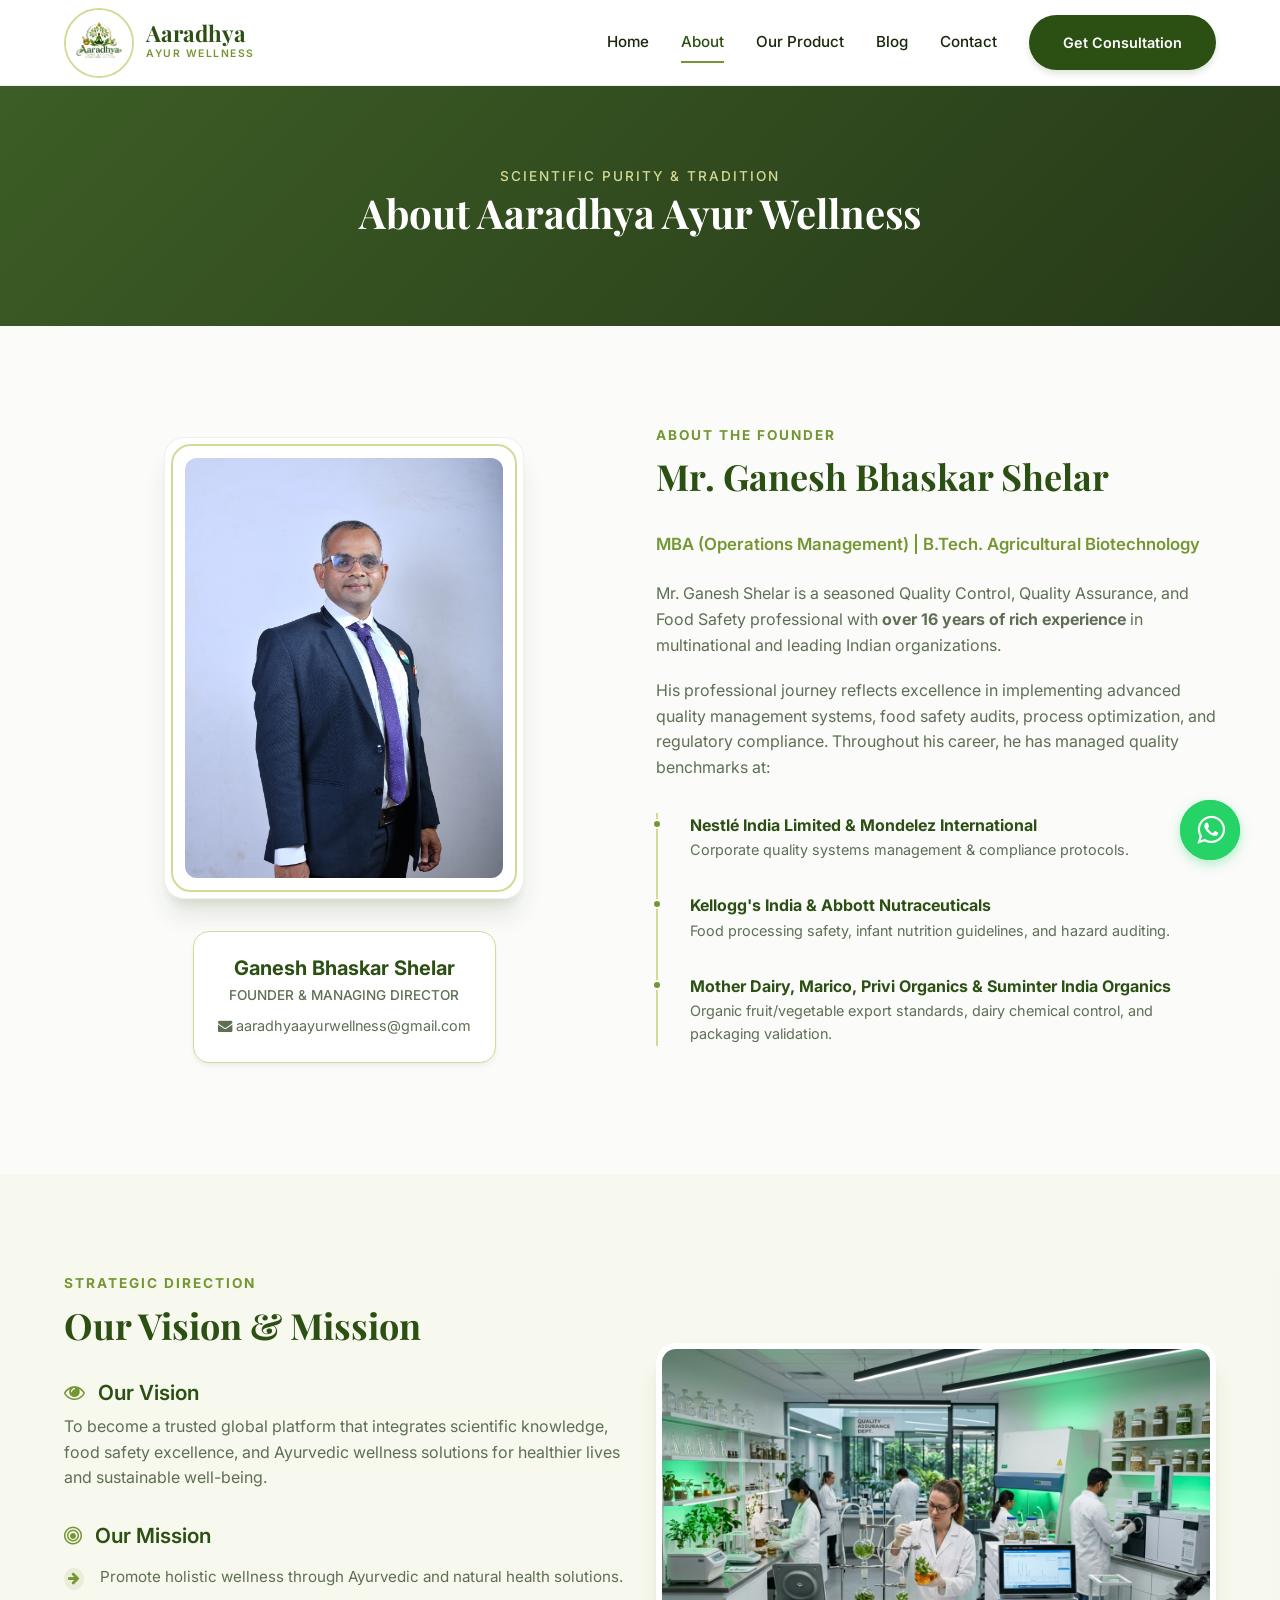
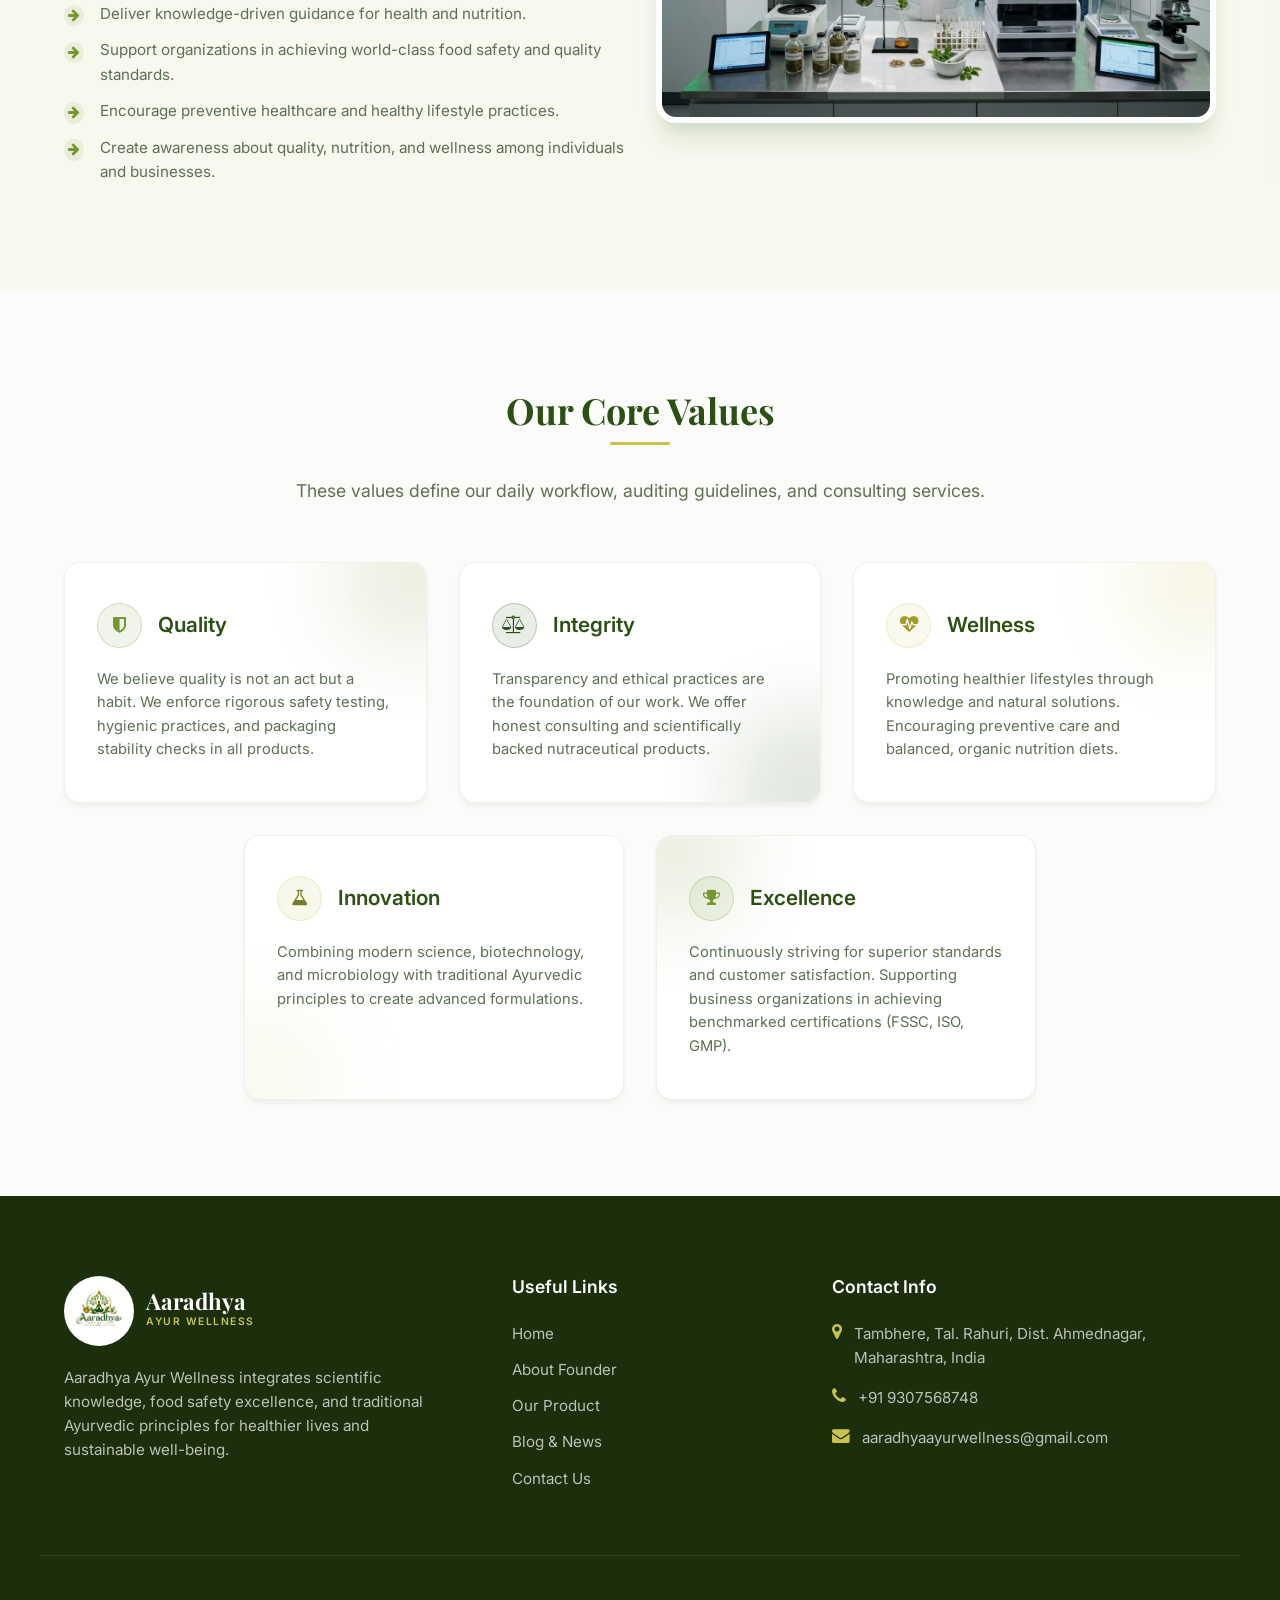
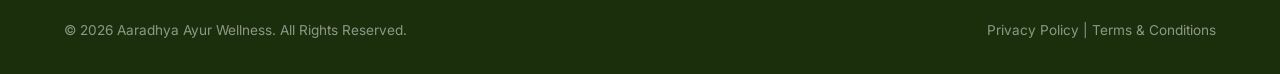
==== about.html @ 6330d381 "Initial commit of Aaradhya Ayur Wellness website with premium design updates" ====
<!DOCTYPE html>
<html lang="en">
<head>
  <meta charset="UTF-8">
  <meta name="viewport" content="width=device-width, initial-scale=1.0">
  <meta name="description" content="Learn about Ganesh Bhaskar Shelar, the founder of Aaradhya Ayur Wellness, and our commitment to combining scientific food safety and Ayurvedic solutions.">
  <meta name="keywords" content="Ganesh Bhaskar Shelar, Abbott, Nestle, Kellogg, Mondelez, Food Safety, Quality Assurance, About Aaradhya Ayur Wellness">
  <title>About Us | Aaradhya Ayur Wellness</title>
  
  <!-- Favicon -->
  <link rel="icon" type="image/jpeg" href="images/logo.jpg">
  
  <!-- FontAwesome & CSS Stylesheets -->
  <link rel="stylesheet" href="https://cdnjs.cloudflare.com/ajax/libs/font-awesome/4.7.0/css/font-awesome.min.css">
  <link rel="stylesheet" href="css/style.css">
</head>
<body>

  <!-- Floating WhatsApp Action -->
  <a href="https://wa.me/919307568748" class="whatsapp-floating" target="_blank" rel="noopener noreferrer" aria-label="Contact us on WhatsApp">
    <i class="fa fa-whatsapp"></i>
    <div class="ripple"></div>
  </a>

  <!-- Header & Navigation -->
  <header class="header">
    <div class="container nav-container">
      <a href="index.html" class="logo-area" aria-label="Aaradhya Ayur Wellness Home">
        <img src="images/logo.jpg" alt="Aaradhya Ayur Wellness Logo" class="logo-img">
        <div class="logo-text">
          <span class="brand-name">Aaradhya</span>
          <span class="brand-tagline">Ayur Wellness</span>
        </div>
      </a>
      
      <button class="mobile-menu-toggle" aria-label="Toggle Navigation Menu" aria-expanded="false">&#9776;</button>
      
      <nav class="main-nav" role="navigation">
        <a href="index.html" class="nav-link">Home</a>
        <a href="about.html" class="nav-link active">About</a>
        <a href="products.html" class="nav-link">Our Product</a>
        <a href="blog.html" class="nav-link">Blog</a>
        <a href="contact.html" class="nav-link">Contact</a>
        <a href="contact.html" class="btn nav-cta">Get Consultation</a>
      </nav>
    </div>
  </header>

  <!-- Inner Hero Section -->
  <section class="inner-hero">
    <div class="container">
      <p class="reveal">Scientific Purity & Tradition</p>
      <h1 class="reveal">About Aaradhya Ayur Wellness</h1>
    </div>
  </section>

  <!-- Founder Profile Section -->
  <section id="about-founder">
    <div class="container grid grid-2 why-us-grid">
      <div class="reveal" style="display: flex; flex-direction: column; align-items: center; justify-content: center;">
        <div class="founder-frame">
          <img src="images/founder.jpg" alt="Mr. Ganesh Bhaskar Shelar - Founder of Aaradhya Ayur Wellness">
        </div>
        <div class="card" style="margin-top: 2rem; padding: 1.5rem; text-align: center; border-color: var(--sage);">
          <h4 style="font-family: var(--font-sans); font-weight: 700; color: var(--primary);">Ganesh Bhaskar Shelar</h4>
          <p style="font-size: 0.85rem; color: var(--text-muted); font-weight: 500; text-transform: uppercase; margin-top: 0.25rem;">Founder & Managing Director</p>
          <p style="font-size: 0.9rem; color: var(--text-muted); margin-top: 0.5rem;"><i class="fa fa-envelope" aria-hidden="true"></i> aaradhyaayurwellness@gmail.com</p>
        </div>
      </div>
      
      <div class="why-us-content reveal">
        <span style="color: var(--secondary); font-weight: 700; text-transform: uppercase; letter-spacing: 2px; font-size: 0.85rem;">About the Founder</span>
        <h2 style="margin-top: 0.5rem; padding-bottom: 0; line-height: 1.2;">Mr. Ganesh Bhaskar Shelar</h2>
        <p style="font-size: 1.05rem; font-weight: 600; color: var(--secondary); margin-top: 0.5rem; margin-bottom: 1.5rem;">MBA (Operations Management) | B.Tech. Agricultural Biotechnology</p>
        
        <p style="color: var(--text-muted); margin-bottom: 1.25rem;">
          Mr. Ganesh Shelar is a seasoned Quality Control, Quality Assurance, and Food Safety professional with <strong>over 16 years of rich experience</strong> in multinational and leading Indian organizations. 
        </p>
        <p style="color: var(--text-muted); margin-bottom: 1.25rem;">
          His professional journey reflects excellence in implementing advanced quality management systems, food safety audits, process optimization, and regulatory compliance. Throughout his career, he has managed quality benchmarks at:
        </p>
        
        <!-- Experience Timeline/Companies -->
        <div class="timeline">
          <div class="timeline-item">
            <div class="timeline-company">Nestlé India Limited & Mondelez International</div>
            <div class="timeline-role">Corporate quality systems management & compliance protocols.</div>
          </div>
          <div class="timeline-item">
            <div class="timeline-company">Kellogg's India & Abbott Nutraceuticals</div>
            <div class="timeline-role">Food processing safety, infant nutrition guidelines, and hazard auditing.</div>
          </div>
          <div class="timeline-item">
            <div class="timeline-company">Mother Dairy, Marico, Privi Organics & Suminter India Organics</div>
            <div class="timeline-role">Organic fruit/vegetable export standards, dairy chemical control, and packaging validation.</div>
          </div>
        </div>
      </div>
    </div>
  </section>

  <!-- Vision & Mission Section -->
  <section class="section-muted" id="vision-mission">
    <div class="container grid grid-2 why-us-grid">
      <div class="why-us-content reveal">
        <span style="color: var(--secondary); font-weight: 700; text-transform: uppercase; letter-spacing: 2px; font-size: 0.85rem;">Strategic Direction</span>
        <h2 style="margin-top: 0.5rem; padding-bottom: 0;">Our Vision & Mission</h2>
        
        <div style="margin-top: 2rem;">
          <h3 style="font-family: var(--font-sans); font-weight: 600; font-size: 1.3rem; margin-bottom: 0.5rem; color: var(--primary);"><i class="fa fa-eye" aria-hidden="true" style="margin-right: 0.5rem; color: var(--secondary);"></i> Our Vision</h3>
          <p style="color: var(--text-muted); margin-bottom: 2rem;">To become a trusted global platform that integrates scientific knowledge, food safety excellence, and Ayurvedic wellness solutions for healthier lives and sustainable well-being.</p>
        </div>
        
        <div>
          <h3 style="font-family: var(--font-sans); font-weight: 600; font-size: 1.3rem; margin-bottom: 1rem; color: var(--primary);"><i class="fa fa-bullseye" aria-hidden="true" style="margin-right: 0.5rem; color: var(--secondary);"></i> Our Mission</h3>
          <ul class="why-us-list">
            <li class="why-us-item" style="margin-bottom: 0.75rem;">
              <div class="why-us-icon" style="padding: 0.25rem;"><i class="fa fa-arrow-right" style="font-size: 0.85rem;"></i></div>
              <p style="font-size: 0.95rem; color: var(--text-muted);">Promote holistic wellness through Ayurvedic and natural health solutions.</p>
            </li>
            <li class="why-us-item" style="margin-bottom: 0.75rem;">
              <div class="why-us-icon" style="padding: 0.25rem;"><i class="fa fa-arrow-right" style="font-size: 0.85rem;"></i></div>
              <p style="font-size: 0.95rem; color: var(--text-muted);">Deliver knowledge-driven guidance for health and nutrition.</p>
            </li>
            <li class="why-us-item" style="margin-bottom: 0.75rem;">
              <div class="why-us-icon" style="padding: 0.25rem;"><i class="fa fa-arrow-right" style="font-size: 0.85rem;"></i></div>
              <p style="font-size: 0.95rem; color: var(--text-muted);">Support organizations in achieving world-class food safety and quality standards.</p>
            </li>
            <li class="why-us-item" style="margin-bottom: 0.75rem;">
              <div class="why-us-icon" style="padding: 0.25rem;"><i class="fa fa-arrow-right" style="font-size: 0.85rem;"></i></div>
              <p style="font-size: 0.95rem; color: var(--text-muted);">Encourage preventive healthcare and healthy lifestyle practices.</p>
            </li>
            <li class="why-us-item" style="margin-bottom: 0.75rem;">
              <div class="why-us-icon" style="padding: 0.25rem;"><i class="fa fa-arrow-right" style="font-size: 0.85rem;"></i></div>
              <p style="font-size: 0.95rem; color: var(--text-muted);">Create awareness about quality, nutrition, and wellness among individuals and businesses.</p>
            </li>
          </ul>
        </div>
      </div>
      
      <div class="reveal">
        <div class="why-us-img">
          <img src="images/qa_lab.jpg" alt="Quality Audits and Laboratory Science">
        </div>
      </div>
    </div>
  </section>

  <!-- Core Values Section -->
  <section id="our-values">
    <div class="container">
      <div class="section-title reveal">
        <h2>Our Core Values</h2>
        <p>These values define our daily workflow, auditing guidelines, and consulting services.</p>
      </div>
      
      <div class="values-grid">
        <!-- Value 1 -->
        <div class="card value-card reveal">
          <div class="value-card-header">
            <div class="value-icon-badge">
              <i class="fa fa-shield"></i>
            </div>
            <h3>Quality</h3>
          </div>
          <p>We believe quality is not an act but a habit. We enforce rigorous safety testing, hygienic practices, and packaging stability checks in all products.</p>
        </div>
        <!-- Value 2 -->
        <div class="card value-card reveal">
          <div class="value-card-header">
            <div class="value-icon-badge">
              <i class="fa fa-balance-scale"></i>
            </div>
            <h3>Integrity</h3>
          </div>
          <p>Transparency and ethical practices are the foundation of our work. We offer honest consulting and scientifically backed nutraceutical products.</p>
        </div>
        <!-- Value 3 -->
        <div class="card value-card reveal">
          <div class="value-card-header">
            <div class="value-icon-badge">
              <i class="fa fa-heartbeat"></i>
            </div>
            <h3>Wellness</h3>
          </div>
          <p>Promoting healthier lifestyles through knowledge and natural solutions. Encouraging preventive care and balanced, organic nutrition diets.</p>
        </div>
        <!-- Value 4 -->
        <div class="card value-card reveal">
          <div class="value-card-header">
            <div class="value-icon-badge">
              <i class="fa fa-flask"></i>
            </div>
            <h3>Innovation</h3>
          </div>
          <p>Combining modern science, biotechnology, and microbiology with traditional Ayurvedic principles to create advanced formulations.</p>
        </div>
        <!-- Value 5 -->
        <div class="card value-card reveal">
          <div class="value-card-header">
            <div class="value-icon-badge">
              <i class="fa fa-trophy"></i>
            </div>
            <h3>Excellence</h3>
          </div>
          <p>Continuously striving for superior standards and customer satisfaction. Supporting business organizations in achieving benchmarked certifications (FSSC, ISO, GMP).</p>
        </div>
      </div>
    </div>
  </section>

  <!-- Footer -->
  <footer class="footer">
    <div class="container footer-top">
      <div class="footer-brand">
        <a href="index.html" class="footer-logo">
          <img src="images/logo.jpg" alt="Aaradhya Ayur Wellness Logo" class="logo-img">
          <div class="logo-text">
            <span class="brand-name" style="color: #ffffff;">Aaradhya</span>
            <span class="brand-tagline" style="color: var(--accent);">Ayur Wellness</span>
          </div>
        </a>
        <p>Aaradhya Ayur Wellness integrates scientific knowledge, food safety excellence, and traditional Ayurvedic principles for healthier lives and sustainable well-being.</p>

      </div>
      
      <div class="footer-links">
        <h4>Useful Links</h4>
        <ul class="footer-links-list">
          <li><a href="index.html">Home</a></li>
          <li><a href="about.html">About Founder</a></li>
          <li><a href="products.html">Our Product</a></li>
          <li><a href="blog.html">Blog & News</a></li>
          <li><a href="contact.html">Contact Us</a></li>
        </ul>
      </div>
      
      <div class="footer-contact">
        <h4>Contact Info</h4>
        <div class="footer-contact-details">
          <div class="footer-contact-item">
            <i class="fa fa-map-marker footer-contact-icon" aria-hidden="true"></i>
            <span>Tambhere, Tal. Rahuri, Dist. Ahmednagar, Maharashtra, India</span>
          </div>
          <div class="footer-contact-item">
            <i class="fa fa-phone footer-contact-icon" aria-hidden="true"></i>
            <a href="tel:+919307568748">+91 9307568748</a>
          </div>
          <div class="footer-contact-item">
            <i class="fa fa-envelope footer-contact-icon" aria-hidden="true"></i>
            <a href="mailto:aaradhyaayurwellness@gmail.com">aaradhyaayurwellness@gmail.com</a>
          </div>
        </div>
      </div>
    </div>
    
    <div class="container footer-bottom">
      <p>&copy; 2026 Aaradhya Ayur Wellness. All Rights Reserved.</p>
      <div>
        <a href="#">Privacy Policy</a> | <a href="#">Terms & Conditions</a>
      </div>
    </div>
  </footer>

  <!-- Scripts -->
  <script src="js/main.js"></script>
</body>
</html>
---- css/style.css ----
@import url('https://fonts.googleapis.com/css2?family=Inter:wght@300;400;500;600;700&family=Playfair+Display:ital,wght@0,400;0,600;0,700;1,400&display=swap');

/* Brand Identity & Theme System */
:root {
  --primary: #2c5013;       /* Deep Forest Green */
  --primary-rgb: 44, 80, 19;
  --secondary: #759733;     /* Leaf/Pea Green */
  --secondary-rgb: 117, 151, 51;
  --accent: #cac24d;        /* Warm Gold */
  --accent-rgb: 202, 194, 77;
  --sage: #d4d995;          /* Pale Sage Background Accent */
  --sage-rgb: 212, 217, 149;
  
  --bg-light: #fbfbfa;
  --bg-dark: #1b2f0c;
  --bg-card: #ffffff;
  --text-dark: #18280b;
  --text-muted: #5e6f54;
  --text-light: #ffffff;
  
  --border-color: rgba(44, 80, 19, 0.08);
  --border-color-focus: rgba(117, 151, 51, 0.4);
  
  --shadow-sm: 0 4px 6px -1px rgba(44, 80, 19, 0.05), 0 2px 4px -1px rgba(44, 80, 19, 0.03);
  --shadow-md: 0 10px 15px -3px rgba(44, 80, 19, 0.08), 0 4px 6px -2px rgba(44, 80, 19, 0.04);
  --shadow-lg: 0 20px 25px -5px rgba(44, 80, 19, 0.12), 0 10px 10px -5px rgba(44, 80, 19, 0.08);
  --shadow-inset: inset 0 2px 4px 0 rgba(44, 80, 19, 0.06);

  --font-serif: 'Playfair Display', Georgia, serif;
  --font-sans: 'Inter', system-ui, -apple-system, sans-serif;
  
  --transition-base: all 0.3s cubic-bezier(0.4, 0, 0.2, 1);
  --transition-smooth: all 0.5s cubic-bezier(0.4, 0, 0.2, 1);
  
  --max-width: 1200px;
}

/* CSS Reset & General Base */
*, *::before, *::after {
  box-sizing: border-box;
  margin: 0;
  padding: 0;
}

html {
  scroll-behavior: smooth;
  font-size: 16px;
  overflow-x: hidden;
  width: 100%;
}

body {
  font-family: var(--font-sans);
  background-color: var(--bg-light);
  color: var(--text-dark);
  line-height: 1.6;
  -webkit-font-smoothing: antialiased;
  overflow-x: hidden;
  width: 100%;
}

a {
  color: inherit;
  text-decoration: none;
  transition: var(--transition-base);
}

button, input, select, textarea {
  font-family: inherit;
  font-size: inherit;
  outline: none;
}

img {
  max-width: 100%;
  height: auto;
  display: block;
}

/* Custom Scrollbar */
::-webkit-scrollbar {
  width: 10px;
}
::-webkit-scrollbar-track {
  background: var(--bg-light);
}
::-webkit-scrollbar-thumb {
  background: var(--secondary);
  border-radius: 5px;
  border: 2px solid var(--bg-light);
}
::-webkit-scrollbar-thumb:hover {
  background: var(--primary);
}

/* Typography & Headers */
h1, h2, h3, h4, h5, h6 {
  font-family: var(--font-serif);
  color: var(--primary);
  font-weight: 700;
  line-height: 1.25;
}

h1 { font-size: 2.75rem; }
h2 { font-size: 2.25rem; position: relative; padding-bottom: 0.75rem; margin-bottom: 2rem; }
h3 { font-size: 1.5rem; }
h4 { font-size: 1.25rem; }

/* Dynamic Section Header Ornament */
.section-title {
  text-align: center;
  max-width: 700px;
  margin: 0 auto 3.5rem auto;
}
.section-title h2::after {
  content: '';
  position: absolute;
  bottom: 0;
  left: 50%;
  transform: translateX(-50%);
  width: 60px;
  height: 3px;
  background-color: var(--accent);
  border-radius: 2px;
}
.section-title p {
  color: var(--text-muted);
  font-size: 1.1rem;
  margin-top: 0.75rem;
}

/* Grid & Flex Utilities */
.container {
  max-width: var(--max-width);
  margin: 0 auto;
  padding: 0 1.5rem;
  width: 100%;
}

.grid {
  display: grid;
  gap: 2rem;
}
.grid-2 { grid-template-columns: repeat(2, 1fr); }
.grid-3 { grid-template-columns: repeat(3, 1fr); }
.grid-4 { grid-template-columns: repeat(4, 1fr); }

@media (max-width: 1200px) {
  .grid-4 { grid-template-columns: repeat(3, 1fr); }
}

@media (max-width: 1024px) {
  .grid-4 { grid-template-columns: repeat(2, 1fr); }
  .grid-3 { grid-template-columns: repeat(2, 1fr); }
  h1 { font-size: 2.25rem; }
}

@media (max-width: 768px) {
  .grid-2, .grid-3, .grid-4 { grid-template-columns: 1fr; }
  h1 { font-size: 2rem; }
  h2 { font-size: 1.75rem; }
}

/* Common Layout Components */
/* Section Padding */
section {
  padding: 6rem 0;
}
.section-muted {
  background-color: rgba(212, 217, 149, 0.12); /* Very light sage backdrop */
}

/* Primary Header & Navigation */
.header {
  background-color: rgba(255, 255, 255, 0.9);
  backdrop-filter: blur(12px);
  -webkit-backdrop-filter: blur(12px);
  border-bottom: 1px solid var(--border-color);
  position: sticky;
  top: 0;
  left: 0;
  width: 100%;
  z-index: 1000;
  transition: var(--transition-base);
}
.header.scrolled {
  background-color: rgba(255, 255, 255, 0.95);
  box-shadow: var(--shadow-md);
  padding: 0.5rem 0;
}

.nav-container {
  display: flex;
  justify-content: space-between;
  align-items: center;
  height: 85px;
}
.logo-area {
  display: flex;
  align-items: center;
  gap: 0.75rem;
}
.logo-img {
  height: 70px;
  width: 70px;
  object-fit: cover;
  border-radius: 50%;
  border: 2px solid var(--sage);
  background-color: #ffffff;
}
.logo-text {
  display: flex;
  flex-direction: column;
}
.logo-text .brand-name {
  font-family: var(--font-serif);
  font-size: 1.4rem;
  font-weight: 700;
  color: var(--primary);
  line-height: 1;
}
.logo-text .brand-tagline {
  font-size: 0.65rem;
  font-weight: 600;
  text-transform: uppercase;
  letter-spacing: 1.5px;
  color: var(--secondary);
  margin-top: 2px;
}

.main-nav {
  display: flex;
  align-items: center;
  gap: 2rem;
}
.nav-link {
  font-weight: 500;
  color: var(--text-dark);
  font-size: 0.95rem;
  position: relative;
  padding: 0.5rem 0;
}
.nav-link::after {
  content: '';
  position: absolute;
  bottom: 0;
  left: 0;
  width: 0;
  height: 2px;
  background-color: var(--secondary);
  transition: var(--transition-base);
}
.nav-link:hover, .nav-link.active {
  color: var(--primary);
}
.nav-link:hover::after, .nav-link.active::after {
  width: 100%;
}

.nav-cta {
  background-color: var(--primary);
  color: var(--text-light);
  padding: 0.75rem 1.5rem;
  border-radius: 30px;
  font-weight: 600;
  font-size: 0.9rem;
  box-shadow: 0 4px 6px rgba(44, 80, 19, 0.15);
}
.nav-cta:hover {
  background-color: var(--secondary);
  box-shadow: 0 6px 12px rgba(117, 151, 51, 0.25);
  transform: translateY(-2px);
}

/* Mobile Navigation Toggle */
.mobile-menu-toggle {
  display: none;
  background: none;
  border: none;
  color: var(--primary);
  font-size: 1.75rem;
  cursor: pointer;
}

@media (max-width: 1024px) {
  .mobile-menu-toggle {
    display: block;
  }
  .main-nav {
    display: none; /* Controlled by JS classes */
    position: absolute;
    top: 100%;
    left: 0;
    width: 100%;
    background-color: var(--bg-card);
    flex-direction: column;
    padding: 2rem 0;
    gap: 1.5rem;
    box-shadow: var(--shadow-lg);
    border-bottom: 2px solid var(--sage);
  }
  .main-nav.active {
    display: flex;
  }
  .nav-cta {
    margin-top: 0.5rem;
  }
}

/* Buttons */
.btn {
  display: inline-flex;
  align-items: center;
  justify-content: center;
  padding: 0.85rem 2rem;
  font-weight: 600;
  border-radius: 30px;
  cursor: pointer;
  transition: var(--transition-base);
  border: 2px solid transparent;
  gap: 0.5rem;
}
.btn-primary {
  background-color: var(--primary);
  color: var(--text-light);
  box-shadow: 0 4px 10px rgba(44, 80, 19, 0.2);
}
.btn-primary:hover {
  background-color: var(--secondary);
  transform: translateY(-2px);
  box-shadow: 0 6px 15px rgba(117, 151, 51, 0.3);
}
.btn-secondary {
  background-color: transparent;
  border-color: var(--primary);
  color: var(--primary);
}
.btn-secondary:hover {
  background-color: var(--primary);
  color: var(--text-light);
  transform: translateY(-2px);
}
.btn-accent {
  background-color: var(--accent);
  color: var(--text-dark);
  box-shadow: 0 4px 10px rgba(202, 194, 77, 0.2);
}
.btn-accent:hover {
  background-color: #b7b041;
  color: var(--text-dark);
  transform: translateY(-2px);
  box-shadow: 0 6px 15px rgba(202, 194, 77, 0.35);
}

/* Hero Section */
.hero {
  position: relative;
  padding: 8rem 0;
  display: flex;
  align-items: center;
  overflow: hidden;
  background: linear-gradient(135deg, rgba(27, 47, 12, 0.95), rgba(44, 80, 19, 0.85)), url('../images/hero.jpg') center/cover no-repeat;
  color: var(--text-light);
  min-height: 90vh;
}
.hero::after {
  content: '';
  position: absolute;
  bottom: 0;
  left: 0;
  width: 100%;
  height: 80px;
  background: linear-gradient(to top, var(--bg-light), transparent);
  pointer-events: none;
}
.hero-grid-container {
  display: grid;
  grid-template-columns: 1.15fr 0.85fr;
  gap: 4rem;
  align-items: center;
  width: 100%;
}
.hero-content {
  position: relative;
  z-index: 10;
}
.hero h1 {
  color: var(--text-light);
  font-size: 3.5rem;
  margin-bottom: 1.5rem;
  line-height: 1.15;
}
.hero p {
  font-size: 1.15rem;
  margin-bottom: 2rem;
  color: rgba(255, 255, 255, 0.9);
  font-weight: 300;
  line-height: 1.6;
}
.hero-btns {
  display: flex;
  gap: 1rem;
  flex-wrap: wrap;
  margin-bottom: 3rem;
}
.hero .btn-secondary {
  border-color: rgba(255, 255, 255, 0.6);
  color: var(--text-light);
}
.hero .btn-secondary:hover {
  border-color: var(--accent);
  background-color: var(--accent);
  color: var(--text-dark);
}

/* Trust Indicators stats row */
.hero-stats-row {
  display: flex;
  gap: 1.5rem;
  flex-wrap: wrap;
  border-top: 1px solid rgba(255, 255, 255, 0.15);
  padding-top: 2rem;
}
.hero-stat-badge {
  display: flex;
  align-items: center;
  gap: 0.5rem;
  background: rgba(255, 255, 255, 0.08);
  border: 1px solid rgba(255, 255, 255, 0.15);
  padding: 0.5rem 1rem;
  border-radius: 50px;
  font-size: 0.85rem;
  font-weight: 500;
  color: rgba(255, 255, 255, 0.95);
}
.hero-stat-badge i {
  color: var(--accent);
  font-size: 1rem;
}

/* Glassmorphism Philosophy Card */
.hero-card-container {
  display: flex;
  justify-content: flex-end;
  z-index: 10;
}
.hero-glass-card {
  background: rgba(255, 255, 255, 0.07);
  backdrop-filter: blur(16px);
  -webkit-backdrop-filter: blur(16px);
  border: 1px solid rgba(255, 255, 255, 0.15);
  border-radius: 24px;
  padding: 2.5rem;
  width: 100%;
  max-width: 440px;
  box-shadow: 0 20px 40px rgba(0, 0, 0, 0.3);
  position: relative;
  overflow: hidden;
}
.hero-glass-card::before {
  content: '';
  position: absolute;
  top: -50%;
  right: -50%;
  width: 100%;
  height: 100%;
  background: radial-gradient(circle, rgba(202, 194, 77, 0.15) 0%, transparent 70%);
  pointer-events: none;
}
.glass-card-header {
  margin-bottom: 2rem;
  border-bottom: 1px solid rgba(255, 255, 255, 0.1);
  padding-bottom: 1rem;
}
.glass-card-tag {
  font-size: 0.75rem;
  text-transform: uppercase;
  letter-spacing: 1.5px;
  color: var(--accent);
  font-weight: 700;
  display: inline-block;
  margin-bottom: 0.5rem;
}
.glass-card-header h3 {
  color: var(--text-light);
  font-family: var(--font-sans);
  font-size: 1.5rem;
  font-weight: 700;
  margin: 0;
}
.philosophy-item {
  display: flex;
  gap: 1.25rem;
  margin-bottom: 1.75rem;
}
.philosophy-item:last-child {
  margin-bottom: 0;
}
.philosophy-icon {
  width: 45px;
  height: 45px;
  border-radius: 12px;
  background: rgba(202, 194, 77, 0.15);
  border: 1px solid rgba(202, 194, 77, 0.3);
  display: flex;
  align-items: center;
  justify-content: center;
  color: var(--accent);
  font-size: 1.2rem;
  flex-shrink: 0;
}
.philosophy-text h4 {
  color: var(--text-light);
  font-family: var(--font-sans);
  font-size: 1.05rem;
  font-weight: 600;
  margin-bottom: 0.25rem;
}
.philosophy-text p {
  color: rgba(255, 255, 255, 0.75);
  font-size: 0.85rem;
  line-height: 1.5;
  margin-bottom: 0;
}

/* Hero Quick Form Styling */
.hero-quick-form {
  display: flex;
  flex-direction: column;
  gap: 1rem;
}
.form-group-hero {
  display: flex;
  flex-direction: column;
  gap: 0.35rem;
  text-align: left;
}
.form-group-hero label {
  font-size: 0.75rem;
  font-weight: 600;
  text-transform: uppercase;
  letter-spacing: 1px;
  color: var(--accent);
}
.form-group-hero input, 
.form-group-hero select {
  background: rgba(255, 255, 255, 0.1);
  border: 1px solid rgba(255, 255, 255, 0.2);
  border-radius: 8px;
  padding: 0.65rem 0.85rem;
  color: var(--text-light);
  font-size: 0.9rem;
  transition: var(--transition-base);
}
.form-group-hero input::placeholder {
  color: rgba(255, 255, 255, 0.4);
}
.form-group-hero input:focus, 
.form-group-hero select:focus {
  background: rgba(255, 255, 255, 0.15);
  border-color: var(--accent);
  box-shadow: 0 0 0 3px rgba(202, 194, 77, 0.2);
}
.form-group-hero select option {
  background-color: var(--primary);
  color: var(--text-light);
}
.btn-hero-submit {
  border: none;
  font-size: 0.9rem;
  padding: 0.75rem 1.25rem;
  box-shadow: 0 4px 10px rgba(202, 194, 77, 0.25);
}

@media (max-width: 1024px) {
  .hero-grid-container {
    grid-template-columns: 1fr;
    gap: 3rem;
  }
  .hero-card-container {
    justify-content: center;
  }
  .hero-glass-card {
    max-width: 500px;
  }
}

@media (max-width: 768px) {
  .hero {
    padding: 6rem 0;
    min-height: auto;
    text-align: center;
  }
  .hero h1 {
    font-size: 2.5rem;
  }
  .hero p {
    font-size: 1.05rem;
  }
  .hero-btns {
    justify-content: center;
  }
  .hero-stats-row {
    justify-content: center;
  }
}

/* Cards & Containers */
.card {
  background-color: var(--bg-card);
  border-radius: 16px;
  border: 1px solid var(--border-color);
  box-shadow: var(--shadow-sm);
  padding: 2.5rem 2rem;
  transition: var(--transition-base);
  position: relative;
  overflow: hidden;
}
.card:hover {
  transform: translateY(-5px);
  box-shadow: var(--shadow-lg);
  border-color: rgba(117, 151, 51, 0.15);
}

/* Feature Cards (Pillars) */
/* Feature Cards (Pillars) */
.pillar-card {
  position: relative;
  overflow: hidden;
  background-color: var(--bg-card);
  border: 1px solid var(--border-color);
  padding: 2.5rem 2rem;
  transition: var(--transition-smooth);
}
.pillar-card::after {
  content: '';
  position: absolute;
  width: 150px;
  height: 150px;
  border-radius: 50%;
  filter: blur(40px);
  z-index: 1;
  pointer-events: none;
  opacity: 0.15;
}
/* Alternate colored wave blobs in card corners */
.pillar-card:nth-child(1)::after {
  background-color: var(--secondary);
  top: -60px;
  right: -60px;
}
.pillar-card:nth-child(2)::after {
  background-color: var(--primary);
  bottom: -60px;
  right: -60px;
}
.pillar-card:nth-child(3)::after {
  background-color: var(--accent);
  top: -60px;
  right: -60px;
}

.pillar-card-header {
  display: flex;
  align-items: center;
  gap: 1rem;
  margin-bottom: 1.25rem;
  position: relative;
  z-index: 2;
}
.pillar-icon-badge {
  width: 45px;
  height: 45px;
  border-radius: 50%;
  display: flex;
  align-items: center;
  justify-content: center;
  font-size: 1.15rem;
  flex-shrink: 0;
  position: relative;
  z-index: 2;
}
.pillar-card h3 {
  font-family: var(--font-sans);
  font-size: 1.3rem;
  font-weight: 600;
  color: var(--primary);
  margin: 0;
  position: relative;
  z-index: 2;
}
.pillar-card p {
  color: var(--text-muted);
  font-size: 0.92rem;
  line-height: 1.6;
  margin: 0;
  position: relative;
  z-index: 2;
}

/* Custom badge themes for each card */
.pillar-card:nth-child(1) .pillar-icon-badge {
  background-color: rgba(117, 151, 51, 0.1);
  color: var(--secondary);
  border: 1px solid rgba(117, 151, 51, 0.25);
}
.pillar-card:nth-child(2) .pillar-icon-badge {
  background-color: rgba(44, 80, 19, 0.1);
  color: var(--primary);
  border: 1px solid rgba(44, 80, 19, 0.25);
}
.pillar-card:nth-child(3) .pillar-icon-badge {
  background-color: rgba(202, 194, 77, 0.1);
  color: #a39b2e;
  border: 1px solid rgba(202, 194, 77, 0.25);
}

/* Product Cards */
.product-card {
  padding: 0;
  display: flex;
  flex-direction: column;
}
.product-img-wrapper {
  background-color: rgba(212, 217, 149, 0.2);
  padding: 2rem;
  display: flex;
  align-items: center;
  justify-content: center;
  position: relative;
  height: 220px;
}
.product-img-wrapper img {
  max-height: 180px;
  object-fit: contain;
  transition: var(--transition-smooth);
}
.product-card:hover .product-img-wrapper img {
  transform: scale(1.08);
}
.product-category-badge {
  position: absolute;
  top: 1rem;
  left: 1rem;
  background-color: var(--primary);
  color: var(--text-light);
  font-size: 0.75rem;
  font-weight: 600;
  padding: 0.25rem 0.75rem;
  border-radius: 20px;
}
.product-info {
  padding: 1.5rem;
  display: flex;
  flex-direction: column;
  flex-grow: 1;
}
.product-name {
  font-family: var(--font-sans);
  font-weight: 600;
  font-size: 1.1rem;
  color: var(--primary);
  margin-bottom: 1rem;
  min-height: 2.8rem;
  line-height: 1.4;
}
.product-price-grid {
  display: grid;
  grid-template-columns: repeat(3, 1fr);
  text-align: center;
  gap: 4px;
  border: 1px solid var(--border-color);
  border-radius: 8px;
  margin-bottom: 1.5rem;
  overflow: hidden;
  background-color: var(--bg-light);
}
.price-col {
  padding: 0.5rem 0.25rem;
}
.price-col:not(:last-child) {
  border-right: 1px solid var(--border-color);
}
.price-label {
  font-size: 0.7rem;
  font-weight: 600;
  text-transform: uppercase;
  color: var(--text-muted);
  margin-bottom: 2px;
}
.price-val {
  font-size: 0.82rem;
  font-weight: 700;
  color: var(--primary);
  white-space: nowrap;
}
.price-col.highlight-dp {
  background-color: rgba(117, 151, 51, 0.08);
}
.price-col.highlight-dp .price-val {
  color: var(--secondary);
}

.product-action-btn {
  width: 100%;
  background-color: var(--secondary);
  color: var(--text-light);
  border-radius: 8px;
  padding: 0.75rem;
  font-weight: 600;
  font-size: 0.9rem;
  border: none;
  cursor: pointer;
  transition: var(--transition-base);
  display: flex;
  align-items: center;
  justify-content: center;
  gap: 0.5rem;
}
.product-action-btn i {
  font-size: 1.1rem;
  flex-shrink: 0;
}
.product-action-btn:hover {
  background-color: #25d366; /* WhatsApp Green */
  color: var(--text-light);
  transform: translateY(-1px);
}

/* Search and Filters */
.product-controls {
  margin-bottom: 3rem;
  display: flex;
  justify-content: space-between;
  align-items: center;
  gap: 1.5rem;
  flex-wrap: wrap;
}
.search-box {
  position: relative;
  max-width: 400px;
  width: 100%;
}
.search-input {
  width: 100%;
  padding: 0.85rem 1rem 0.85rem 2.75rem;
  border-radius: 30px;
  border: 1px solid var(--border-color);
  font-size: 0.95rem;
  background-color: var(--bg-card);
  transition: var(--transition-base);
  box-shadow: var(--shadow-sm);
}
.search-input:focus {
  border-color: var(--secondary);
  box-shadow: 0 0 0 3px rgba(117, 151, 51, 0.15);
}
.search-icon {
  position: absolute;
  left: 1rem;
  top: 50%;
  transform: translateY(-50%);
  color: var(--text-muted);
  font-size: 1.1rem;
}

.filter-tabs {
  display: flex;
  gap: 0.5rem;
  flex-wrap: wrap;
}
.filter-tab {
  background: var(--bg-card);
  border: 1px solid var(--border-color);
  border-radius: 30px;
  padding: 0.6rem 1.25rem;
  font-size: 0.85rem;
  font-weight: 600;
  cursor: pointer;
  transition: var(--transition-base);
  color: var(--text-muted);
}
.filter-tab:hover {
  border-color: var(--secondary);
  color: var(--secondary);
}
.filter-tab.active {
  background-color: var(--primary);
  border-color: var(--primary);
  color: var(--text-light);
}

@media (max-width: 768px) {
  .product-controls {
    flex-direction: column;
    align-items: stretch;
  }
  .search-box {
    max-width: 100%;
  }
  .filter-tabs {
    justify-content: center;
  }
}

/* Why Choose Us & Key Metrics */
.why-us-grid {
  align-items: center;
}
.why-us-img {
  border-radius: 20px;
  overflow: hidden;
  box-shadow: var(--shadow-lg);
  border: 6px solid var(--bg-card);
}
.why-us-content h3 {
  font-size: 1.75rem;
  margin-bottom: 1.5rem;
}
.why-us-list {
  list-style: none;
}
.why-us-item {
  display: flex;
  align-items: flex-start;
  gap: 1rem;
  margin-bottom: 1.25rem;
}
.why-us-icon {
  color: var(--secondary);
  font-size: 1.25rem;
  margin-top: 0.2rem;
  background-color: rgba(117, 151, 51, 0.1);
  padding: 0.35rem;
  border-radius: 50%;
  display: flex;
}
.why-us-item h4 {
  font-family: var(--font-sans);
  font-weight: 600;
  font-size: 1.05rem;
  margin-bottom: 2px;
}
.why-us-item p {
  font-size: 0.9rem;
  color: var(--text-muted);
}

/* Quote/Founder Section */
.founder-banner {
  background: linear-gradient(135deg, rgba(44, 80, 19, 0.05), rgba(212, 217, 149, 0.2));
  border-radius: 24px;
  padding: 4rem;
  border: 1px solid var(--border-color);
  align-items: center;
}
.founder-photo {
  border-radius: 50%;
  width: 200px;
  height: 200px;
  object-fit: cover;
  object-position: center top;
  border: 6px solid var(--bg-card);
  box-shadow: var(--shadow-md);
  margin: 0 auto;
}

/* Founder Portrait Frame (About page) */
.founder-frame {
  background-color: var(--bg-card);
  padding: 1.25rem;
  border-radius: 20px;
  border: 1px solid var(--border-color);
  box-shadow: var(--shadow-lg);
  max-width: 360px; /* Limit width on desktop and mobile viewports */
  width: 100%;
  margin: 0 auto;
  position: relative;
  box-sizing: border-box;
}
.founder-frame::before {
  content: '';
  position: absolute;
  top: 0;
  left: 0;
  right: 0;
  bottom: 0;
  border-radius: 20px;
  border: 2px solid var(--sage);
  pointer-events: none;
  margin: 6px;
}
.founder-frame img {
  border-radius: 12px;
  width: 100%;
  height: 420px; /* Locked height ratio to prevent extremely tall rendering */
  object-fit: cover;
  object-position: center top;
  display: block;
}
.founder-quote {
  font-family: var(--font-serif);
  font-size: 1.5rem;
  color: var(--primary);
  font-style: italic;
  line-height: 1.5;
  margin-bottom: 1.5rem;
  position: relative;
}
.founder-quote::before {
  content: '“';
  font-size: 4rem;
  position: absolute;
  top: -2.5rem;
  left: -2rem;
  color: rgba(117, 151, 51, 0.2);
  font-family: Georgia, serif;
}
.founder-name {
  font-weight: 700;
  font-size: 1.2rem;
  color: var(--primary);
}
.founder-title {
  font-size: 0.85rem;
  color: var(--text-muted);
  text-transform: uppercase;
  letter-spacing: 1px;
  margin-top: 2px;
}
@media (max-width: 768px) {
  .founder-banner {
    padding: 2.5rem 1.5rem;
    text-align: center;
  }
}

/* Values Grid */
.values-grid {
  display: flex;
  flex-wrap: wrap;
  gap: 2rem;
  justify-content: center;
}
.values-grid .value-card {
  position: relative;
  overflow: hidden;
  background-color: var(--bg-card);
  border: 1px solid var(--border-color);
  padding: 2.5rem 2rem;
  transition: var(--transition-smooth);
  flex: 1 1 calc(33.333% - 1.5rem);
  min-width: 300px;
  max-width: 380px;
}
.value-card::after {
  content: '';
  position: absolute;
  width: 150px;
  height: 150px;
  border-radius: 50%;
  filter: blur(40px);
  z-index: 1;
  pointer-events: none;
  opacity: 0.15;
}
/* Alternate colored wave blobs in card corners */
.value-card:nth-child(1)::after {
  background-color: var(--secondary);
  top: -60px;
  right: -60px;
}
.value-card:nth-child(2)::after {
  background-color: var(--primary);
  bottom: -60px;
  right: -60px;
}
.value-card:nth-child(3)::after {
  background-color: var(--accent);
  top: -60px;
  right: -60px;
}
.value-card:nth-child(4)::after {
  background-color: var(--sage);
  bottom: -60px;
  left: -60px;
}
.value-card:nth-child(5)::after {
  background-color: var(--secondary);
  top: -60px;
  left: -60px;
}

.value-card-header {
  display: flex;
  align-items: center;
  gap: 1rem;
  margin-bottom: 1.25rem;
  position: relative;
  z-index: 2;
}
.value-icon-badge {
  width: 45px;
  height: 45px;
  border-radius: 50%;
  display: flex;
  align-items: center;
  justify-content: center;
  font-size: 1.15rem;
  flex-shrink: 0;
  position: relative;
  z-index: 2;
}
.value-card h3 {
  font-family: var(--font-sans);
  font-size: 1.3rem;
  font-weight: 600;
  color: var(--primary);
  margin: 0;
  position: relative;
  z-index: 2;
}
.value-card p {
  color: var(--text-muted);
  font-size: 0.92rem;
  line-height: 1.6;
  margin: 0;
  position: relative;
  z-index: 2;
}

/* Custom badge themes for each card */
.value-card:nth-child(1) .value-icon-badge {
  background-color: rgba(117, 151, 51, 0.1);
  color: var(--secondary);
  border: 1px solid rgba(117, 151, 51, 0.25);
}
.value-card:nth-child(2) .value-icon-badge {
  background-color: rgba(44, 80, 19, 0.1);
  color: var(--primary);
  border: 1px solid rgba(44, 80, 19, 0.25);
}
.value-card:nth-child(3) .value-icon-badge {
  background-color: rgba(202, 194, 77, 0.1);
  color: #a39b2e;
  border: 1px solid rgba(202, 194, 77, 0.25);
}
.value-card:nth-child(4) .value-icon-badge {
  background-color: rgba(212, 217, 149, 0.2);
  color: #757d2a;
  border: 1px solid rgba(212, 217, 149, 0.4);
}
.value-card:nth-child(5) .value-icon-badge {
  background-color: rgba(117, 151, 51, 0.1);
  color: var(--secondary);
  border: 1px solid rgba(117, 151, 51, 0.25);
}

/* Timeline/Experience List */
.timeline {
  position: relative;
  padding-left: 2rem;
  border-left: 2px solid var(--sage);
  margin: 2rem 0;
}
.timeline-item {
  position: relative;
  margin-bottom: 2rem;
}
.timeline-item::after {
  content: '';
  position: absolute;
  left: calc(-2rem - 6px);
  top: 6px;
  width: 10px;
  height: 10px;
  border-radius: 50%;
  background-color: var(--secondary);
  border: 2px solid var(--bg-light);
}
.timeline-company {
  font-weight: 700;
  color: var(--primary);
}
.timeline-role {
  font-size: 0.9rem;
  color: var(--text-muted);
}

/* Blog Styling & 2-Column Layout */
.blog-layout-container {
  display: grid;
  grid-template-columns: 2.2fr 1fr;
  gap: 3rem;
  align-items: start;
}

@media (max-width: 992px) {
  .blog-layout-container {
    grid-template-columns: 1fr;
    gap: 2.5rem;
  }
}

/* Left Column - Blog Cards */
.blog-posts-col {
  display: flex;
  flex-direction: column;
  gap: 2.5rem;
}

.blog-card {
  display: flex;
  flex-direction: column;
  border-radius: 16px;
  overflow: hidden;
  background-color: var(--bg-card);
  border: 1px solid var(--border-color);
  box-shadow: var(--shadow-sm);
  transition: var(--transition-smooth);
}

.blog-card:hover {
  transform: translateY(-5px);
  box-shadow: var(--shadow-md);
  border-color: rgba(117, 151, 51, 0.2);
}

.blog-img-wrapper {
  position: relative;
  width: 100%;
  height: 340px;
  overflow: hidden;
}

.blog-img-wrapper img {
  width: 100%;
  height: 100%;
  object-fit: cover;
  transition: var(--transition-smooth);
}

.blog-card:hover .blog-img-wrapper img {
  transform: scale(1.03);
}

.blog-category-badge {
  position: absolute;
  top: 1.25rem;
  left: 1.25rem;
  background-color: #ff5e3a;
  color: #ffffff;
  padding: 0.4rem 0.8rem;
  border-radius: 4px;
  font-size: 0.72rem;
  font-weight: 700;
  text-transform: uppercase;
  letter-spacing: 1px;
  z-index: 2;
  box-shadow: 0 4px 10px rgba(255, 94, 58, 0.3);
}

.blog-posts-col article:nth-child(1) .blog-category-badge {
  background-color: var(--secondary);
  box-shadow: 0 4px 10px rgba(117, 151, 51, 0.3);
}
.blog-posts-col article:nth-child(2) .blog-category-badge {
  background-color: var(--primary);
  box-shadow: 0 4px 10px rgba(44, 80, 19, 0.3);
}
.blog-posts-col article:nth-child(3) .blog-category-badge {
  background-color: #e59f12;
  box-shadow: 0 4px 10px rgba(229, 159, 18, 0.3);
}
.blog-posts-col article:nth-child(4) .blog-category-badge {
  background-color: #0ea5e9;
  box-shadow: 0 4px 10px rgba(14, 165, 233, 0.3);
}

.blog-card-content {
  padding: 2.25rem;
  box-sizing: border-box;
}

.blog-meta {
  display: flex;
  gap: 1.5rem;
  font-size: 0.82rem;
  color: var(--text-muted);
  margin-bottom: 1rem;
  flex-wrap: wrap;
}

.blog-meta span {
  display: flex;
  align-items: center;
  gap: 0.4rem;
}

.blog-meta i {
  color: var(--secondary);
}

.blog-card h3 {
  font-family: var(--font-sans);
  font-size: 1.6rem;
  font-weight: 700;
  color: var(--primary);
  line-height: 1.35;
  margin-bottom: 0.75rem;
  margin-top: 0;
}

.blog-card h3 a {
  color: inherit;
  text-decoration: none;
  transition: var(--transition-base);
}

.blog-card h3 a:hover {
  color: var(--secondary);
}

.blog-excerpt {
  font-size: 0.92rem;
  color: var(--text-muted);
  line-height: 1.6;
  margin-bottom: 1.5rem;
}

.blog-readmore-link {
  display: inline-flex;
  align-items: center;
  gap: 0.5rem;
  color: var(--secondary);
  font-weight: 600;
  text-decoration: none;
  font-size: 0.9rem;
  transition: var(--transition-base);
}

.blog-readmore-link i {
  transition: transform 0.2s ease;
}

.blog-readmore-link:hover {
  color: var(--primary);
}

.blog-readmore-link:hover i {
  transform: translateX(5px);
}

/* Sidebar Widgets */
.blog-sidebar {
  display: flex;
  flex-direction: column;
  gap: 2rem;
  position: sticky;
  top: 100px;
}

.sidebar-widget {
  background-color: var(--bg-card);
  border: 1px solid var(--border-color);
  padding: 1.75rem;
  border-radius: 16px;
  box-shadow: var(--shadow-sm);
}

.widget-title {
  font-family: var(--font-sans);
  font-size: 1.1rem;
  font-weight: 700;
  color: var(--primary);
  border-bottom: 2px solid var(--sage);
  padding-bottom: 0.5rem;
  margin-bottom: 1.25rem;
  margin-top: 0;
  position: relative;
}

.widget-title::after {
  content: '';
  position: absolute;
  bottom: -2px;
  left: 0;
  width: 40px;
  height: 2px;
  background-color: var(--secondary);
}

/* Recent Posts widget */
.recent-posts-list {
  display: flex;
  flex-direction: column;
  gap: 1.25rem;
}

.recent-post-item {
  display: flex;
  gap: 0.85rem;
  align-items: center;
}

.recent-post-thumb {
  width: 60px;
  height: 60px;
  border-radius: 8px;
  object-fit: cover;
  flex-shrink: 0;
}

.recent-post-info {
  display: flex;
  flex-direction: column;
  gap: 0.15rem;
}

.recent-post-info h5 {
  font-family: var(--font-sans);
  font-size: 0.88rem;
  font-weight: 600;
  color: var(--primary);
  margin: 0;
  line-height: 1.3;
  transition: var(--transition-base);
}

.recent-post-item:hover h5 {
  color: var(--secondary);
}

.recent-post-info span {
  font-size: 0.78rem;
  color: var(--text-muted);
}

/* Categories widget */
.widget-categories {
  list-style: none;
  padding: 0;
  margin: 0;
  display: flex;
  flex-direction: column;
  gap: 0.75rem;
}

.category-link {
  display: flex;
  justify-content: space-between;
  color: var(--text-muted);
  text-decoration: none;
  font-size: 0.9rem;
  font-weight: 500;
  transition: var(--transition-base);
  padding-bottom: 0.5rem;
  border-bottom: 1px dashed var(--border-color);
}

.category-link:hover {
  color: var(--secondary);
  padding-left: 5px;
}

.category-link span {
  color: var(--text-muted);
  font-size: 0.82rem;
}

/* Tags widget */
.widget-tags {
  display: flex;
  flex-wrap: wrap;
  gap: 0.5rem;
}

.tag-pill {
  font-size: 0.76rem;
  font-weight: 500;
  background-color: rgba(212, 217, 149, 0.15);
  color: #757d2a;
  border: 1px solid rgba(212, 217, 149, 0.35);
  padding: 0.35rem 0.75rem;
  border-radius: 30px;
  cursor: pointer;
  transition: var(--transition-base);
}

.tag-pill:hover {
  background-color: var(--secondary);
  color: var(--text-light);
  border-color: var(--secondary);
}

/* Article Reader Modal */
.modal {
  position: fixed;
  top: 0;
  left: 0;
  width: 100%;
  height: 100%;
  background-color: rgba(24, 40, 11, 0.6);
  backdrop-filter: blur(8px);
  z-index: 2000;
  display: none;
  align-items: center;
  justify-content: center;
  padding: 1.5rem;
  opacity: 0;
  transition: opacity 0.3s ease;
}
.modal.active {
  display: flex;
  opacity: 1;
}
.modal-content {
  background-color: var(--bg-card);
  border-radius: 20px;
  max-width: 800px;
  width: 100%;
  max-height: 85vh;
  overflow-y: auto;
  padding: 3rem;
  box-shadow: var(--shadow-lg);
  position: relative;
  transform: translateY(20px);
  transition: transform 0.3s ease;
}
.modal.active .modal-content {
  transform: translateY(0);
}
.modal-close {
  position: absolute;
  top: 1.5rem;
  right: 1.5rem;
  background: var(--bg-light);
  border: none;
  width: 40px;
  height: 40px;
  border-radius: 50%;
  font-size: 1.5rem;
  color: var(--primary);
  display: flex;
  align-items: center;
  justify-content: center;
  cursor: pointer;
  transition: var(--transition-base);
}
.modal-close:hover {
  background-color: var(--sage);
  color: var(--primary);
}
.modal-article h2 {
  font-size: 2rem;
  color: var(--primary);
  margin-bottom: 1.5rem;
}
.modal-article .article-meta {
  display: flex;
  gap: 1.5rem;
  font-size: 0.85rem;
  color: var(--text-muted);
  margin-bottom: 2rem;
  border-bottom: 1px solid var(--border-color);
  padding-bottom: 1rem;
}
.modal-article .article-body {
  font-size: 1.05rem;
  line-height: 1.75;
  color: var(--text-dark);
}
.modal-article .article-body p {
  margin-bottom: 1.5rem;
}
.modal-article .article-body h3 {
  margin: 2rem 0 1rem 0;
  font-family: var(--font-sans);
  font-weight: 600;
}
.modal-article .article-body ul {
  margin-bottom: 1.5rem;
  padding-left: 1.5rem;
}
.modal-article .article-body li {
  margin-bottom: 0.5rem;
}

/* Contact Page Form & Styling */
.contact-grid {
  grid-template-columns: 1.2fr 1.8fr;
}
@media (max-width: 992px) {
  .contact-grid {
    grid-template-columns: 1fr;
  }
}
.contact-info-panel {
  background-color: var(--primary);
  color: var(--text-light);
  border-radius: 16px;
  padding: 3rem 2.5rem;
  display: flex;
  flex-direction: column;
  gap: 2.5rem;
  box-shadow: var(--shadow-md);
}
.contact-info-panel h3 {
  color: var(--text-light);
  font-size: 1.75rem;
}
.contact-item {
  display: flex;
  align-items: flex-start;
  gap: 1.25rem;
}
.contact-icon {
  font-size: 1.5rem;
  color: var(--accent);
  margin-top: 0.2rem;
}
.contact-item-text h4 {
  color: rgba(255, 255, 255, 0.7);
  font-size: 0.85rem;
  text-transform: uppercase;
  letter-spacing: 1px;
  font-family: var(--font-sans);
  font-weight: 600;
  margin-bottom: 4px;
}
.contact-item-text p {
  font-size: 1.05rem;
  line-height: 1.4;
}

.contact-form-panel {
  background-color: var(--bg-card);
  border-radius: 16px;
  border: 1px solid var(--border-color);
  padding: 3rem;
  box-shadow: var(--shadow-sm);
}
.form-title {
  margin-bottom: 2rem;
}
.form-title h3 {
  font-size: 1.75rem;
  margin-bottom: 0.5rem;
}
.form-title p {
  color: var(--text-muted);
}
.form-group {
  margin-bottom: 1.5rem;
}
.form-label {
  display: block;
  font-size: 0.85rem;
  font-weight: 600;
  color: var(--text-dark);
  margin-bottom: 0.5rem;
  text-transform: uppercase;
  letter-spacing: 0.5px;
}
.form-control {
  width: 100%;
  padding: 0.85rem 1.25rem;
  border-radius: 8px;
  border: 1px solid var(--border-color);
  font-size: 0.95rem;
  background-color: var(--bg-light);
  transition: var(--transition-base);
  color: var(--text-dark);
}
.form-control:focus {
  border-color: var(--secondary);
  background-color: var(--bg-card);
  box-shadow: 0 0 0 3px rgba(117, 151, 51, 0.15);
}
textarea.form-control {
  resize: vertical;
  min-height: 120px;
}
.form-submit-btn {
  width: 100%;
  background-color: var(--primary);
  color: var(--text-light);
  border-radius: 8px;
  padding: 1rem;
  font-weight: 700;
  border: none;
  cursor: pointer;
  transition: var(--transition-base);
  box-shadow: 0 4px 6px rgba(44, 80, 19, 0.15);
}
.form-submit-btn:hover {
  background-color: var(--secondary);
  box-shadow: 0 6px 12px rgba(117, 151, 51, 0.25);
  transform: translateY(-2px);
}

.map-wrapper {
  margin-top: 4rem;
  border-radius: 16px;
  overflow: hidden;
  box-shadow: var(--shadow-sm);
  border: 1px solid var(--border-color);
  height: 400px;
}

/* Footer Section */
.footer {
  background-color: var(--bg-dark);
  color: rgba(255, 255, 255, 0.7);
  padding: 5rem 0 2rem 0;
  font-size: 0.95rem;
}
.footer-top {
  display: grid;
  grid-template-columns: 1.5fr 1fr 1.5fr;
  gap: 4rem;
  margin-bottom: 4rem;
  border-bottom: 1px solid rgba(255, 255, 255, 0.08);
  padding-bottom: 4rem;
}
@media (max-width: 992px) {
  .footer-top {
    grid-template-columns: 1fr;
    gap: 3rem;
  }
}
.footer-brand {
  display: flex;
  flex-direction: column;
  gap: 1.25rem;
}
.footer-logo {
  display: flex;
  align-items: center;
  gap: 0.75rem;
}
.footer-logo .logo-img {
  border-color: rgba(255, 255, 255, 0.15);
}
.footer-logo .brand-name {
  color: var(--text-light);
}
.footer-logo .brand-tagline {
  color: var(--accent);
}
.footer-brand p {
  line-height: 1.6;
}
.footer-links h4, .footer-contact h4 {
  color: var(--text-light);
  font-family: var(--font-sans);
  font-size: 1.1rem;
  font-weight: 600;
  margin-bottom: 1.5rem;
}
.footer-links-list {
  list-style: none;
  display: flex;
  flex-direction: column;
  gap: 0.75rem;
}
.footer-links-list a:hover {
  color: var(--accent);
  padding-left: 4px;
}
.footer-contact-details {
  display: flex;
  flex-direction: column;
  gap: 1rem;
}
.footer-contact-item {
  display: flex;
  align-items: flex-start;
  gap: 0.75rem;
}
.footer-contact-icon {
  color: var(--accent);
  font-size: 1.1rem;
  margin-top: 2px;
}
.footer-contact-item a:hover {
  color: var(--accent);
}
.footer-bottom {
  display: flex;
  justify-content: space-between;
  align-items: center;
  flex-wrap: wrap;
  gap: 1.5rem;
  font-size: 0.85rem;
  color: rgba(255, 255, 255, 0.5);
}
.footer-bottom a {
  color: rgba(255, 255, 255, 0.5);
}
.footer-bottom a:hover {
  color: var(--accent);
}

/* Floating Actions */
.whatsapp-floating {
  position: fixed;
  bottom: 2.5rem;
  right: 2.5rem;
  width: 60px;
  height: 60px;
  background-color: #25d366;
  color: var(--text-light);
  border-radius: 50%;
  display: flex;
  align-items: center;
  justify-content: center;
  font-size: 2rem;
  box-shadow: 0 4px 12px rgba(37, 211, 102, 0.35);
  z-index: 1500;
  transition: var(--transition-base);
}
.whatsapp-floating:hover {
  transform: scale(1.1) rotate(8deg);
  box-shadow: 0 8px 20px rgba(37, 211, 102, 0.5);
}
.whatsapp-floating .ripple {
  position: absolute;
  top: 0;
  left: 0;
  width: 100%;
  height: 100%;
  border-radius: 50%;
  border: 2px solid #25d366;
  animation: whatsapp-ripple 2s infinite ease-in-out;
  pointer-events: none;
}
@keyframes whatsapp-ripple {
  0% { transform: scale(1); opacity: 0.8; }
  100% { transform: scale(1.6); opacity: 0; }
}

/* Internal Banner Headers for Inner Pages */
.inner-hero {
  background: linear-gradient(135deg, rgba(44, 80, 19, 0.92), rgba(27, 47, 12, 0.95));
  color: var(--text-light);
  padding: 5rem 0;
  text-align: center;
}
.inner-hero h1 {
  color: var(--text-light);
  font-size: 2.5rem;
  margin-bottom: 0.5rem;
}
.inner-hero p {
  color: var(--sage);
  font-weight: 500;
  text-transform: uppercase;
  letter-spacing: 2px;
  font-size: 0.85rem;
}

/* Form Success State Alerts */
.alert {
  padding: 1rem 1.25rem;
  border-radius: 8px;
  margin-bottom: 1.5rem;
  font-weight: 500;
  font-size: 0.95rem;
}
.alert-success {
  background-color: rgba(117, 151, 51, 0.12);
  color: var(--primary);
  border: 1px solid rgba(117, 151, 51, 0.3);
}

/* Animation utilities for scroll reveals */
.reveal {
  opacity: 0;
  transform: translateY(30px);
  transition: opacity 0.8s ease, transform 0.8s ease;
}
.reveal.active {
  opacity: 1;
  transform: translateY(0);
}

/* Scroll to Top Button */
.scroll-to-top-btn {
  position: fixed;
  bottom: 7.5rem; /* Sits perfectly above the WhatsApp floating button */
  right: 2.5rem;
  width: 60px;
  height: 60px;
  background-color: #ffffff;
  border: 1px solid var(--border-color);
  border-radius: 50%;
  color: var(--secondary);
  font-size: 1.25rem;
  display: flex;
  align-items: center;
  justify-content: center;
  cursor: pointer;
  box-shadow: var(--shadow-md);
  z-index: 1499;
  opacity: 0;
  visibility: hidden;
  transition: all 0.3s ease;
}

.scroll-to-top-btn.visible {
  opacity: 1;
  visibility: visible;
}

.scroll-to-top-btn:hover {
  background-color: var(--secondary);
  color: #ffffff;
  border-color: var(--secondary);
  transform: scale(1.1);
}
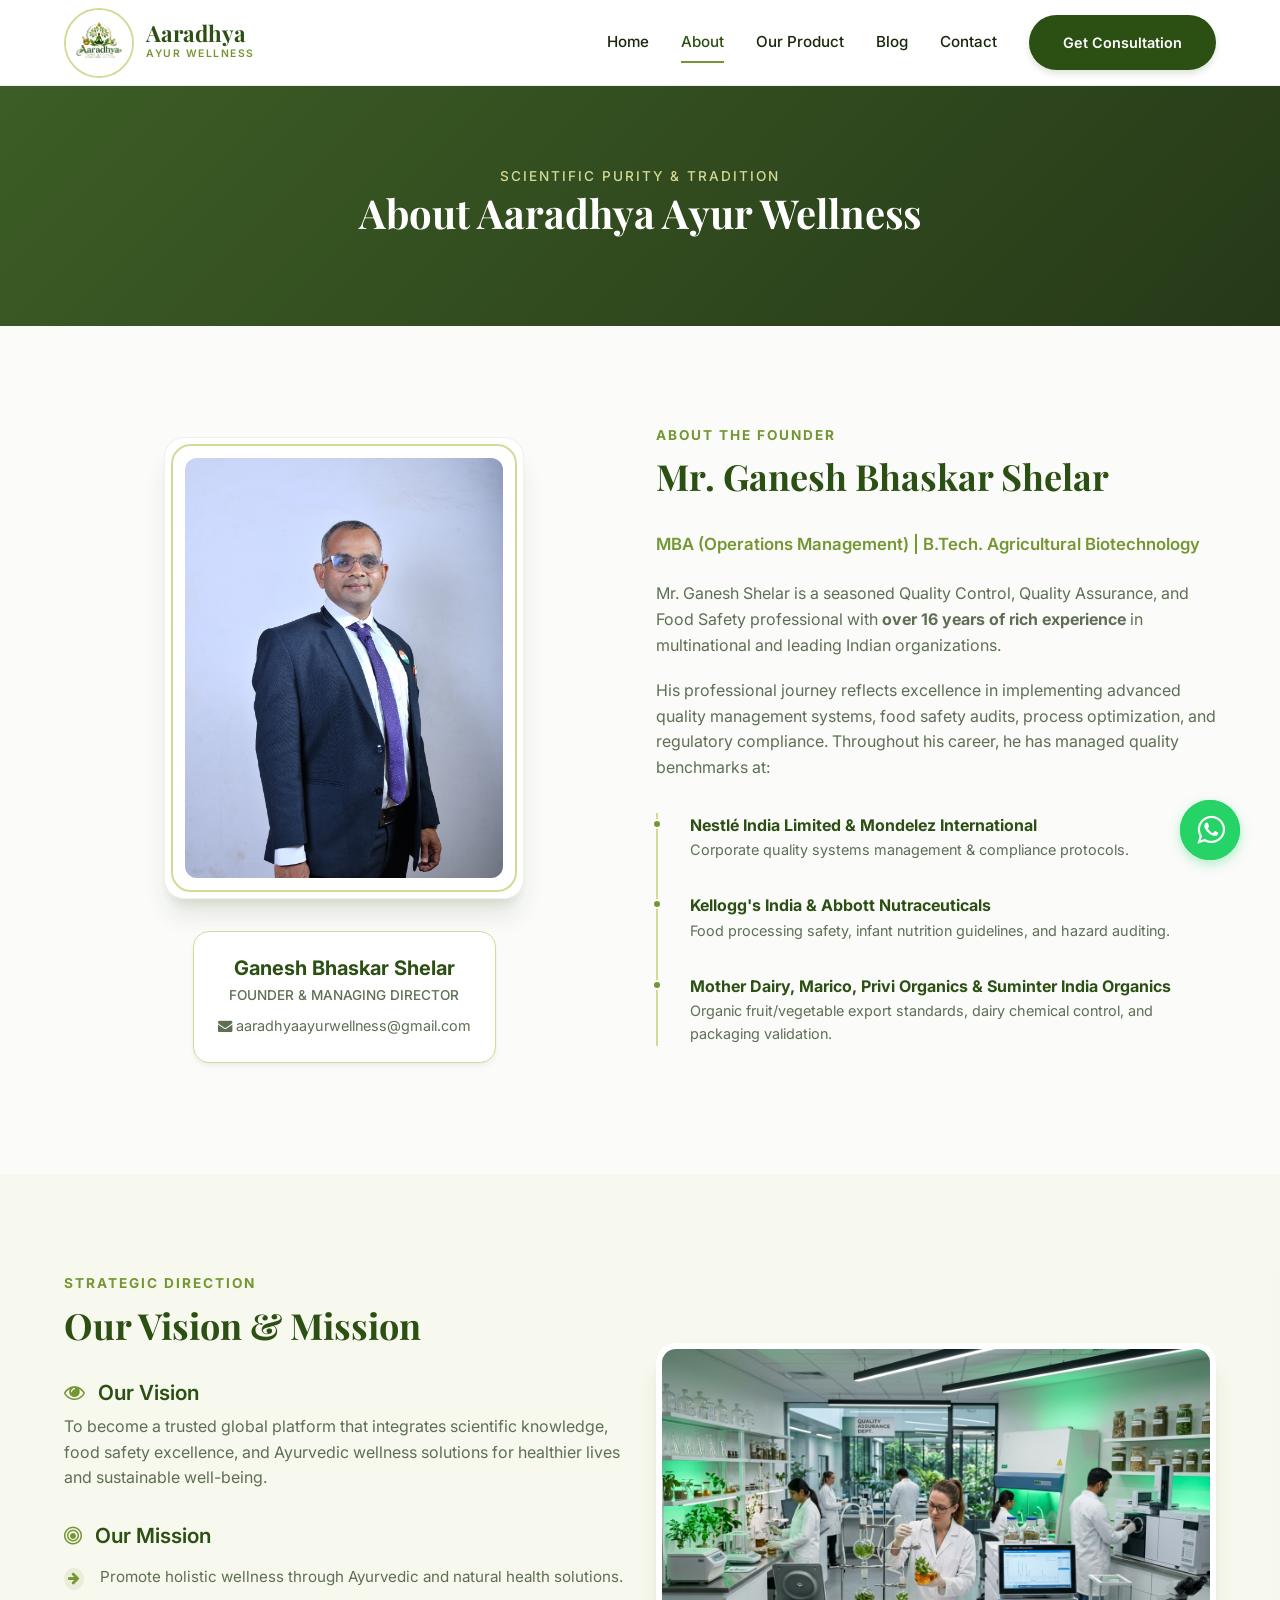
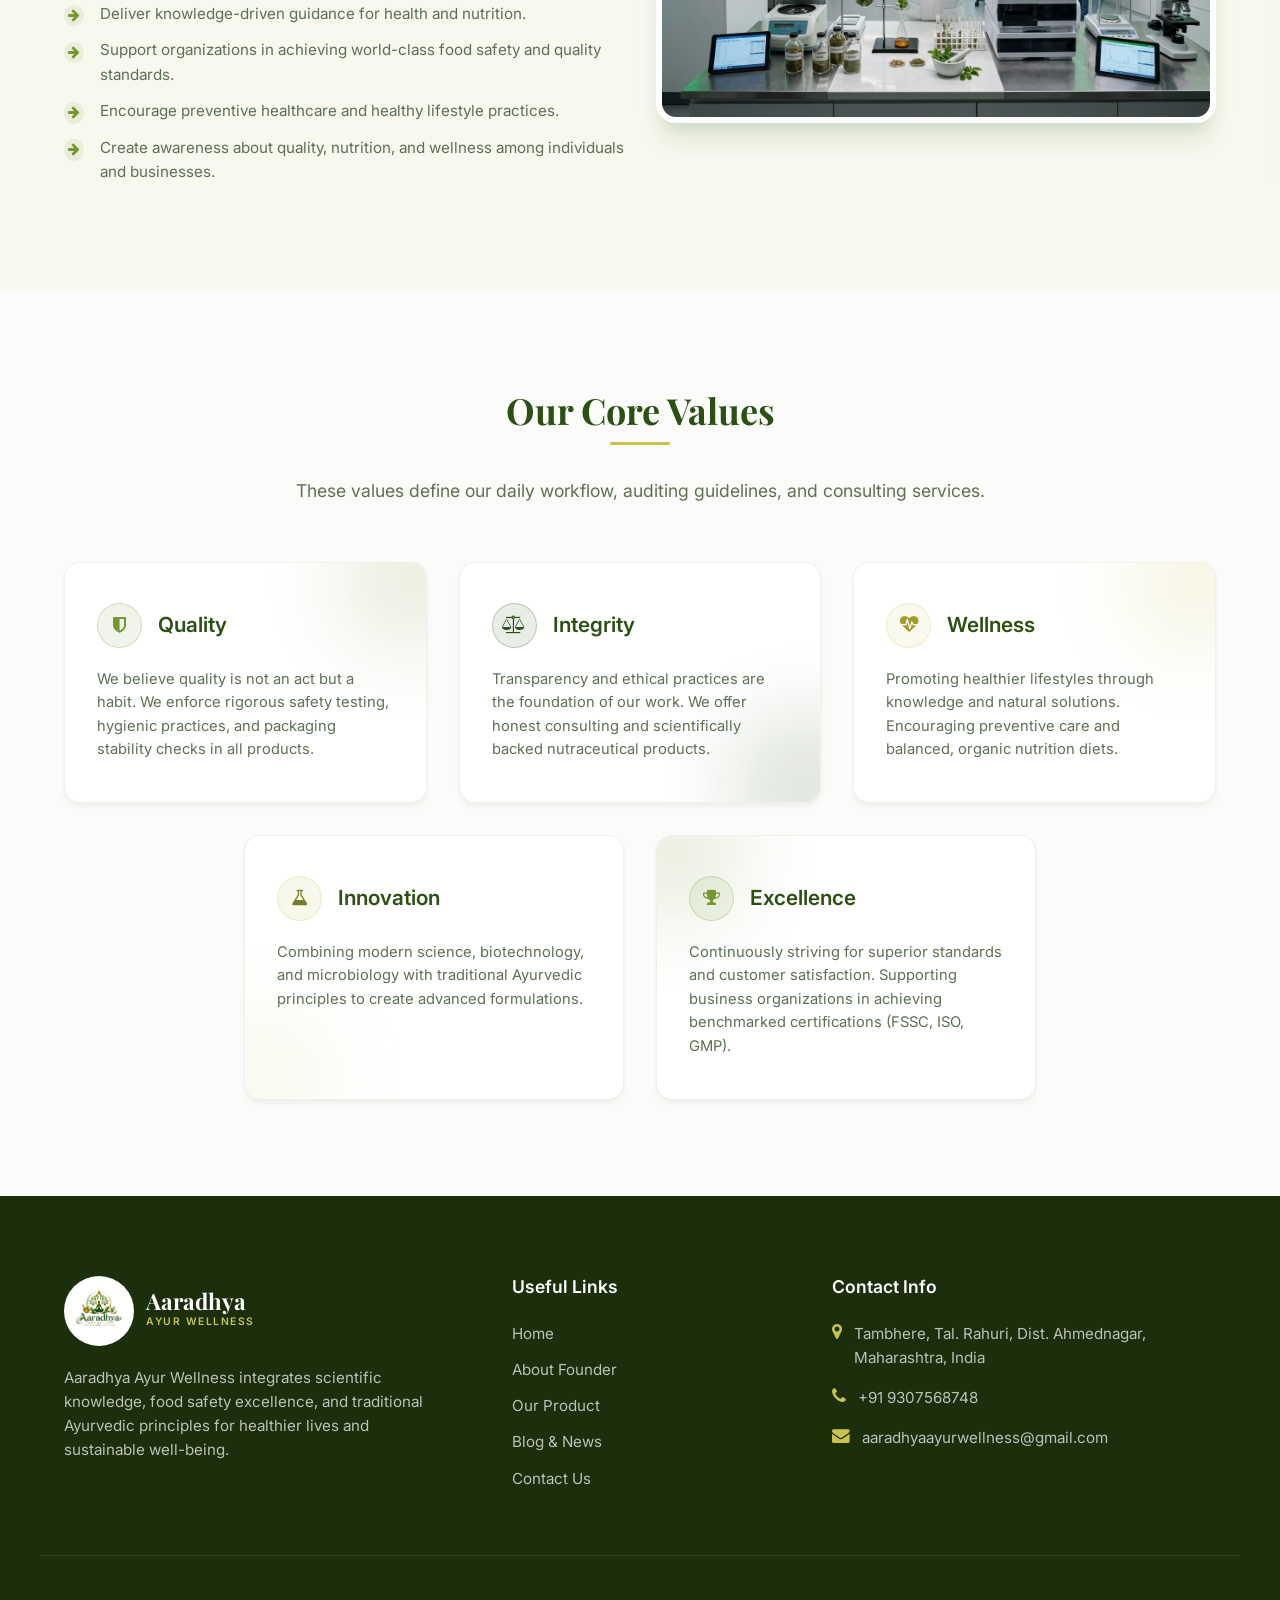
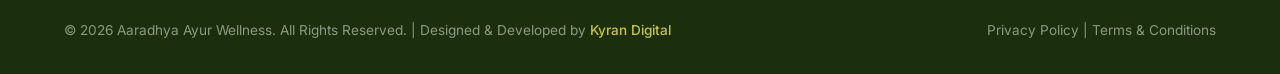
==== commit e4232b67: "Add Designed & Developed by Kyran Digital attribution link in footer" ====
--- a/about.html
+++ b/about.html
@@ -255,7 +255,7 @@
     </div>
     
     <div class="container footer-bottom">
-      <p>&copy; 2026 Aaradhya Ayur Wellness. All Rights Reserved.</p>
+      <p>&copy; 2026 Aaradhya Ayur Wellness. All Rights Reserved. | Designed & Developed by <a href="http://kyrandigital.com" target="_blank" rel="noopener noreferrer" style="color: var(--accent); font-weight: 500; text-decoration: none;">Kyran Digital</a></p>
       <div>
         <a href="#">Privacy Policy</a> | <a href="#">Terms & Conditions</a>
       </div>
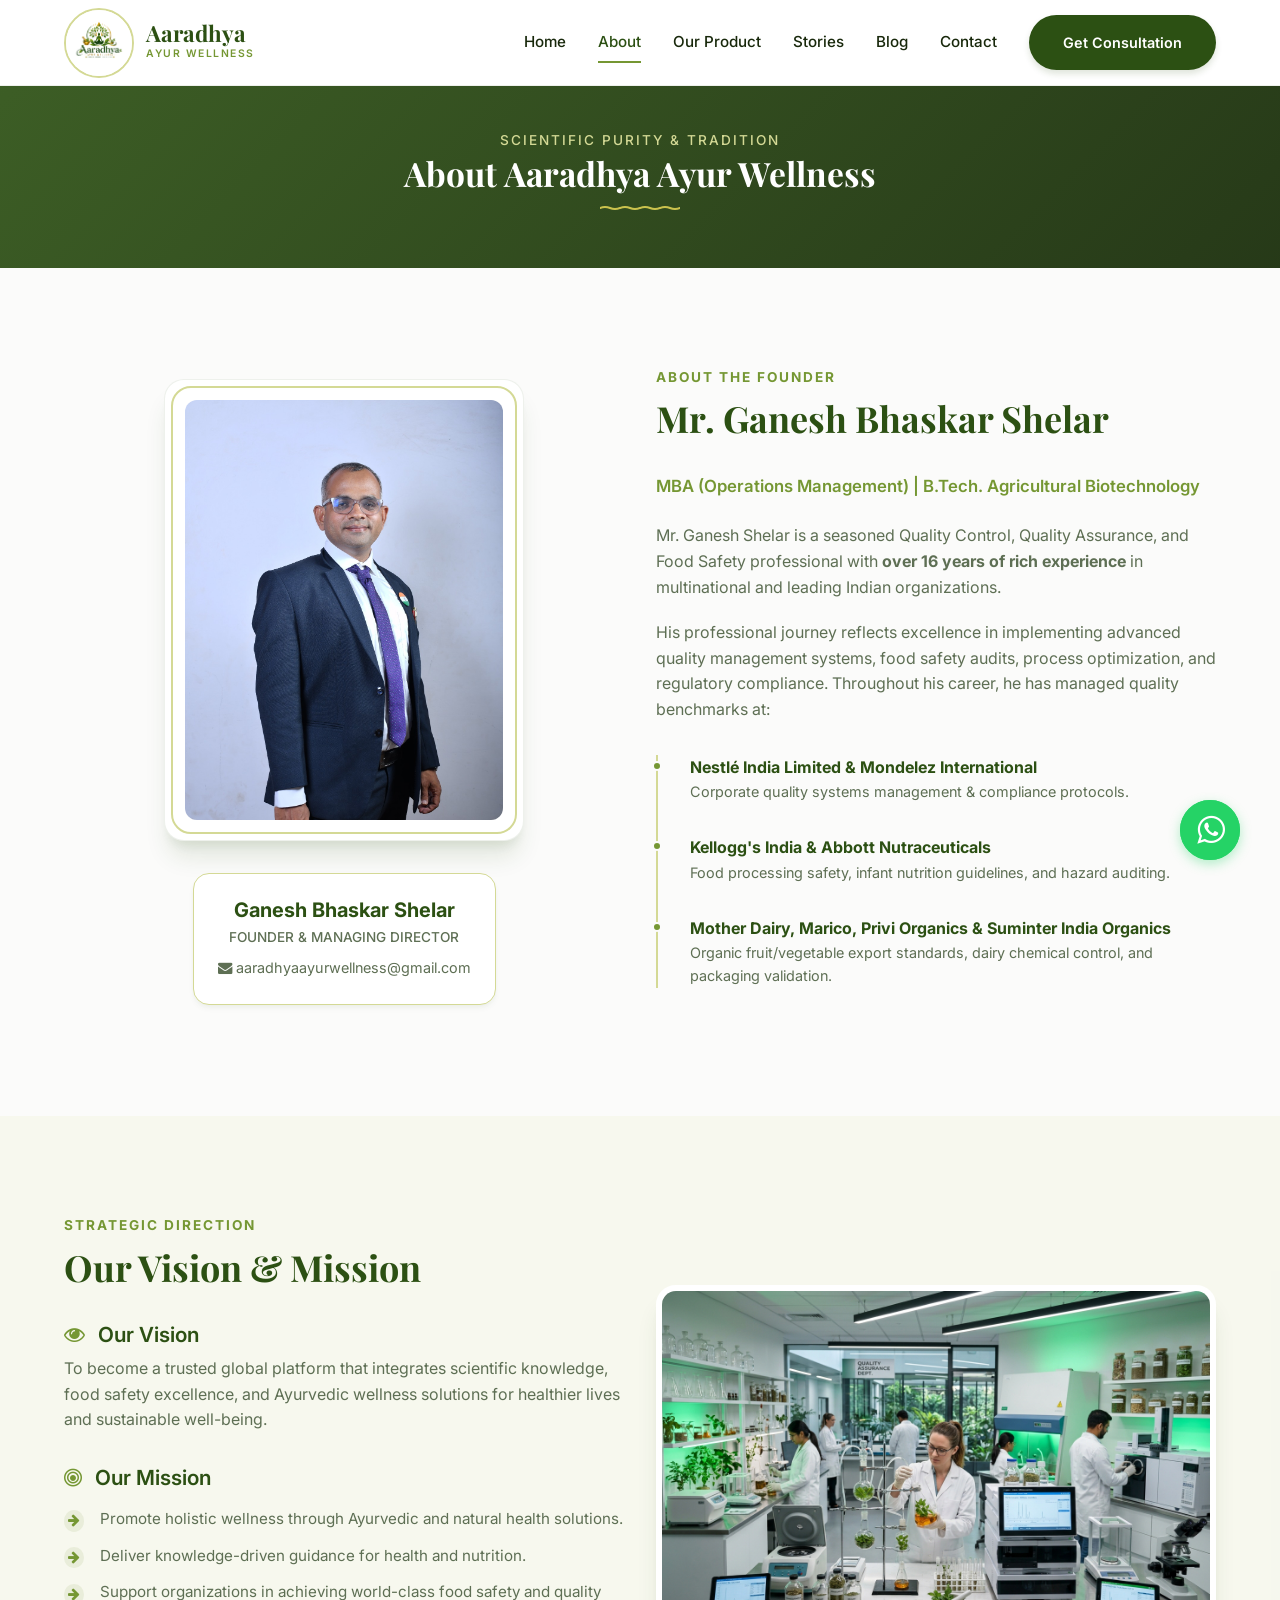
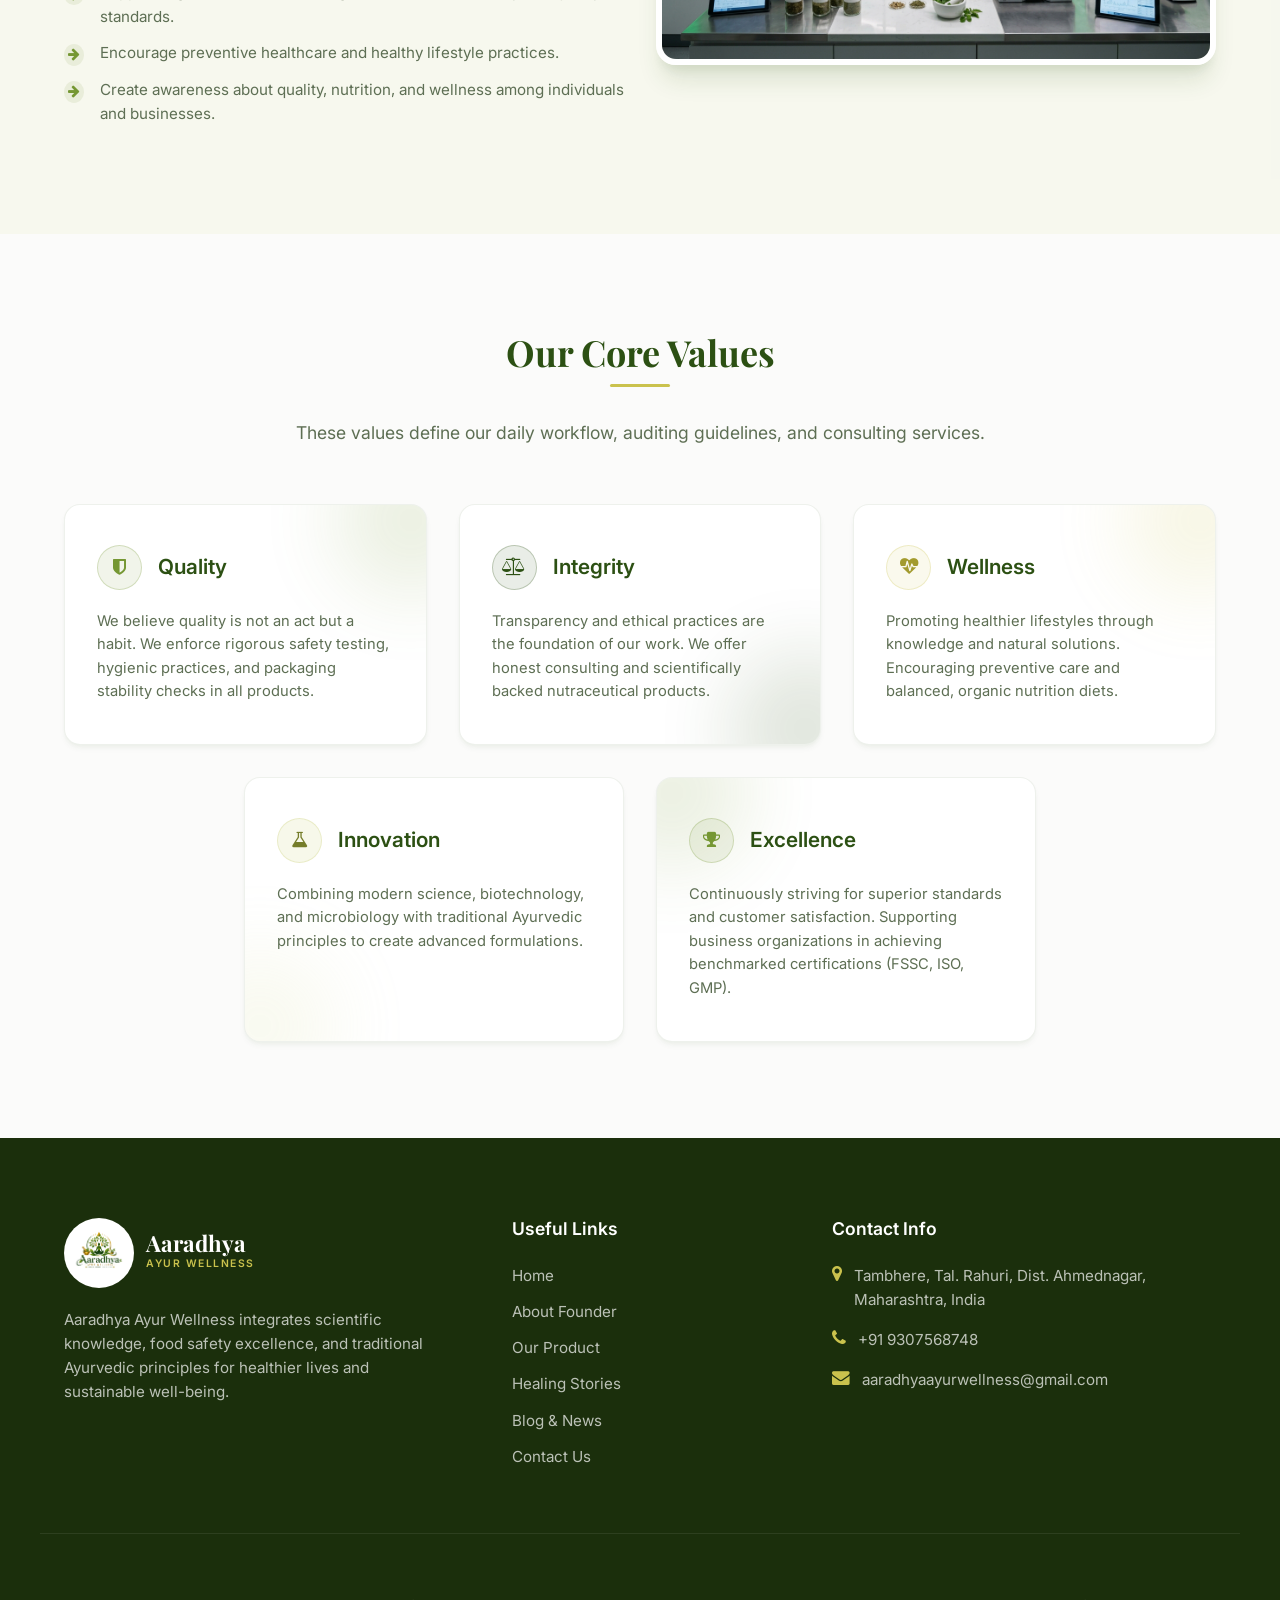
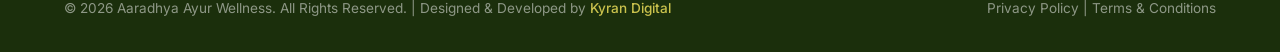
==== commit 4a3688d4: "Implement creative client video testimonials section (Voices of Healing) and standalone page with 12" ====
--- a/about.html
+++ b/about.html
@@ -39,6 +39,7 @@
         <a href="index.html" class="nav-link">Home</a>
         <a href="about.html" class="nav-link active">About</a>
         <a href="products.html" class="nav-link">Our Product</a>
+        <a href="healing-stories.html" class="nav-link">Stories</a>
         <a href="blog.html" class="nav-link">Blog</a>
         <a href="contact.html" class="nav-link">Contact</a>
         <a href="contact.html" class="btn nav-cta">Get Consultation</a>
@@ -230,6 +231,7 @@
           <li><a href="index.html">Home</a></li>
           <li><a href="about.html">About Founder</a></li>
           <li><a href="products.html">Our Product</a></li>
+          <li><a href="healing-stories.html">Healing Stories</a></li>
           <li><a href="blog.html">Blog & News</a></li>
           <li><a href="contact.html">Contact Us</a></li>
         </ul>
--- a/css/style.css
+++ b/css/style.css
@@ -369,9 +369,12 @@
   bottom: 0;
   left: 0;
   width: 100%;
-  height: 80px;
+  height: 30px; /* Shrunk from 80px to reduce transition white space */
   background: linear-gradient(to top, var(--bg-light), transparent);
   pointer-events: none;
+}
+.welcome-section {
+  padding-top: 3rem; /* Shrunk from default 6rem to reduce upper gap */
 }
 .hero-grid-container {
   display: grid;
@@ -1844,13 +1847,22 @@
 .inner-hero {
   background: linear-gradient(135deg, rgba(44, 80, 19, 0.92), rgba(27, 47, 12, 0.95));
   color: var(--text-light);
-  padding: 5rem 0;
+  padding: 2.75rem 0;
   text-align: center;
 }
 .inner-hero h1 {
   color: var(--text-light);
-  font-size: 2.5rem;
-  margin-bottom: 0.5rem;
+  font-size: 2.1rem;
+  margin-bottom: 0.75rem;
+}
+.inner-hero h1::after {
+  content: '';
+  display: block;
+  width: 80px;
+  height: 6px;
+  background-image: url("data:image/svg+xml,%3Csvg xmlns='http://www.w3.org/2000/svg' viewBox='0 0 20 4' width='20' height='4'%3E%3Cpath d='M0,2 Q5,0 10,2 T20,2' fill='none' stroke='%23cac24d' stroke-width='2' stroke-linecap='round'/%3E%3C/svg%3E");
+  background-repeat: repeat-x;
+  margin: 0.75rem auto 0 auto;
 }
 .inner-hero p {
   color: var(--sage);
@@ -1919,3 +1931,88 @@
   border-color: var(--secondary);
   transform: scale(1.1);
 }
+
+/* Testimonials & Voices of Healing Section */
+.testimonials-section {
+  position: relative;
+  overflow: hidden;
+  padding: 6rem 0;
+}
+.video-grid {
+  display: grid;
+  grid-template-columns: repeat(auto-fill, minmax(280px, 1fr));
+  gap: 2.5rem;
+}
+.video-card {
+  background-color: var(--bg-card);
+  border: 1px solid var(--border-color);
+  border-radius: 16px;
+  overflow: hidden;
+  box-shadow: var(--shadow-sm);
+  transition: var(--transition-smooth);
+  display: flex;
+  flex-direction: column;
+}
+.video-card:hover {
+  transform: translateY(-5px);
+  box-shadow: var(--shadow-md);
+  border-color: rgba(117, 151, 51, 0.2);
+}
+.video-player-wrapper {
+  position: relative;
+  width: 100%;
+  aspect-ratio: 9 / 16; /* Portrait ratio for mobile client videos */
+  background-color: #000000;
+  overflow: hidden;
+}
+.video-player-wrapper video {
+  width: 100%;
+  height: 100%;
+  object-fit: cover;
+}
+.video-card-content {
+  padding: 1.5rem;
+  flex-grow: 1;
+  display: flex;
+  flex-direction: column;
+  gap: 0.5rem;
+}
+.video-category-tag {
+  font-size: 0.72rem;
+  font-weight: 700;
+  text-transform: uppercase;
+  color: var(--secondary);
+  letter-spacing: 1px;
+}
+.video-card h3 {
+  font-family: var(--font-sans);
+  font-size: 1.15rem;
+  font-weight: 600;
+  color: var(--primary);
+  margin: 0 0 0.5rem 0;
+  line-height: 1.4;
+}
+.video-client-info {
+  margin-top: auto;
+  font-size: 0.85rem;
+  color: var(--text-muted);
+  font-weight: 500;
+  display: flex;
+  align-items: center;
+  gap: 0.5rem;
+}
+.video-client-info i {
+  color: var(--secondary);
+}
+
+@media (max-width: 768px) {
+  .testimonials-section {
+    padding: 4rem 0;
+  }
+  .video-grid {
+    gap: 1.5rem;
+    grid-template-columns: 1fr;
+    max-width: 320px;
+    margin: 0 auto;
+  }
+}
